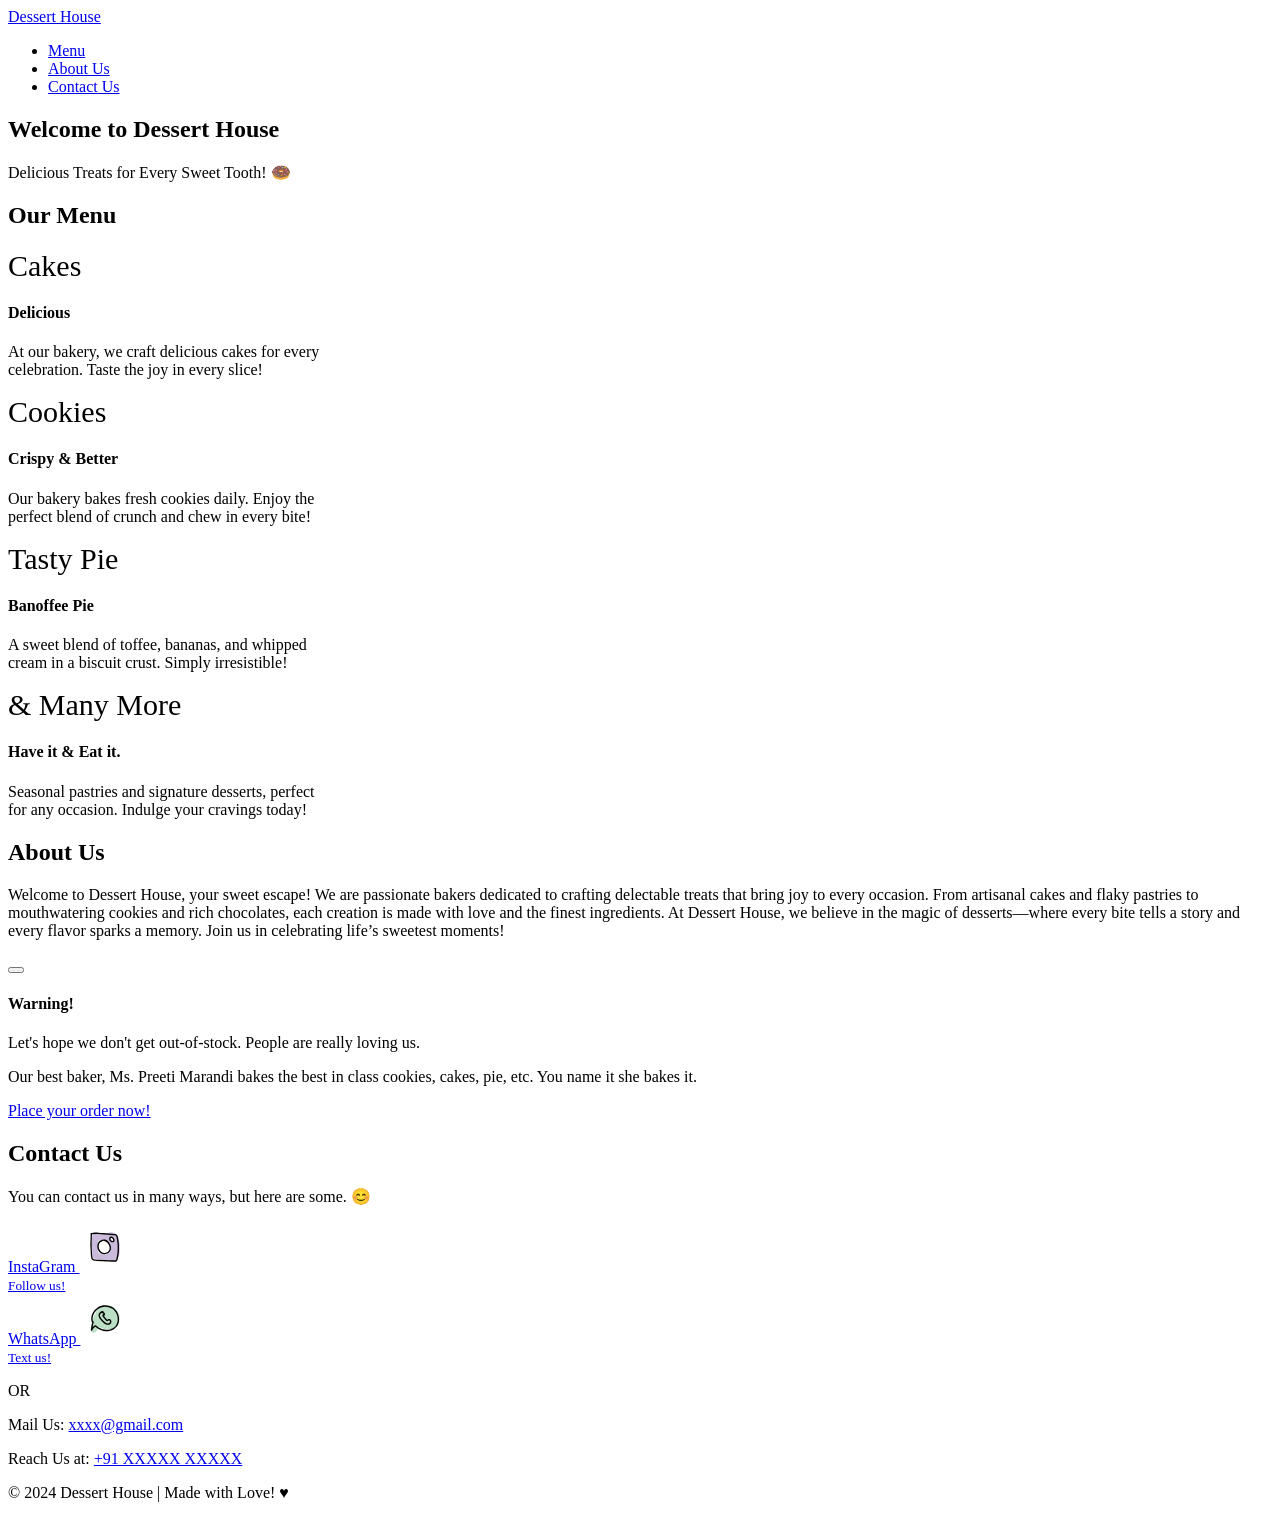
==== index.html @ 9f75ccf0 "Add files via upload" ====
<!DOCTYPE html>
<html lang="en">
<head>
    <meta charset="UTF-8">
    <meta name="viewport" content="width=device-width, initial-scale=1.0">
    <meta name="description" content="Dessert House - Delicious Treats for Every Sweet Tooth.">
    <meta name="author" content="Preeti Marandi">
    <link rel="stylesheet" href="css/style.css">
    <link rel="stylesheet" href="css/bootstrap.css">
    <!-- <link rel="stylesheet" href="css/bootstrap.min.css"> -->
    <title>Dessert House</title>
</head>
<body>

    <header>
        <div class="logo"><a href="./">Dessert House</a></div>

        <section class="nav-bar">
            <ul class="nav nav-tabs" role="tablist">
                <li class="nav-item">
                    <a class="nav-link btn btn-outline-dark" data-bs-toggle="tab" href="#menu" role="tab">Menu</a>
                </li>
                <li class="nav-item">
                    <a class="nav-link btn btn-outline-dark" data-bs-toggle="tab" href="#about" role="tab">About Us</a>
                </li>
                <li class="nav-item">
                    <a class="nav-link btn btn-outline-dark" data-bs-toggle="tab" href="#contact" role="tab">Contact Us</a>
                </li>
            </ul>
        </section>

    </header>

    <section class="hero" id="#menu">

        <h1>Welcome to Dessert House</h1>
        <p>Delicious Treats for Every Sweet Tooth! 🍩</p>

    </section>

    <section id="menu" class="menu">

        <h2>Our Menu</h2>

        <section class="menu-area">

            <div class="card text-white bg-success mb-3" style="max-width: 20rem;">
                <div class="card-header" style="font-size: 30px;">Cakes</div>
                <div class="card-body">
                    <h4 class="card-title">Delicious</h4>
                    <p class="card-text">At our bakery, we craft delicious cakes for every celebration. Taste the joy in every slice!</p>
                </div>
            </div>

            <div class="card text-white bg-warning mb-3" style="max-width: 20rem;">
                <div class="card-header" style="font-size: 30px;">Cookies</div>
                <div class="card-body">
                    <h4 class="card-title">Crispy & Better</h4>
                    <p class="card-text">Our bakery bakes fresh cookies daily. Enjoy the perfect blend of crunch and chew in every bite!</p>
                </div>
            </div>
            
            <div class="card text-white bg-info mb-3" style="max-width: 20rem;">
                <div class="card-header" style="font-size: 30px;">Tasty Pie</div>
                <div class="card-body">
                    <h4 class="card-title">Banoffee Pie</h4>
                    <p class="card-text">A sweet blend of toffee, bananas, and whipped cream in a biscuit crust. Simply irresistible!</p>
                </div>
            </div>

            <div class="card bg-light mb-3" style="max-width: 20rem;">
                <div class="card-header" style="font-size: 30px;">& Many More</div>
                <div class="card-body">
                  <h4 class="card-title">Have it & Eat it.</h4>
                  <p class="card-text">Seasonal pastries and signature desserts, perfect for any occasion. Indulge your cravings today!</p>
                </div>
            </div>

        </section>

    </section>

    <section id="about" class="about">

        <h2>About Us</h2>

        <section class="about-area">

            <div class="we-write">
                <p>Welcome to Dessert House, your sweet escape! We are passionate bakers dedicated to crafting delectable treats that bring joy to every occasion. From artisanal cakes and flaky pastries to mouthwatering cookies and rich chocolates, each creation is made with love and the finest ingredients. At Dessert House, we believe in the magic of desserts—where every bite tells a story and every flavor sparks a memory. Join us in celebrating life’s sweetest moments!</p>
            </div>

            <div class="alert alert-dismissible alert-warning">
                <button type="button" class="btn-close" data-bs-dismiss="alert"></button>
                <h4 class="alert-heading">Warning!</h4>
                <p class="mb-0">Let's hope we don't get out-of-stock. People are really loving us.</p>
                <p>Our best baker, Ms. Preeti Marandi bakes the best in class cookies, cakes, pie, etc. You name it she bakes it.</p>
                <a href="#" class="alert-link">Place your order now!</a>
            </div>

        </section>

    </section>

    <section id="contact" class="contact">

        <h2>Contact Us</h2>

        <section class="contact-area">

            <p>You can contact us in many ways, but here are some. 😊</p>

            <section class="social">

                <a class="btn btn-outline-dark" href="#instagram">InstaGram 
                    <svg xmlns="http://www.w3.org/2000/svg" viewBox="0 0 512 512" id="instagram" style="width: 50px;">
                        <path fill="#cbbadb" d="M406.57 222.37a30.58 30.58 0 0 0-5.7-17c-.12-2-.26-4.07-.44-6.11-1.54-17.9-4.8-34.64-13.05-50.73a86.57 86.57 0 0 0-31-33.8c-16.07-9.9-35-11.7-53.18-7.49-7.56 1.75-14.71 4.84-21.94 7.57a112.94 112.94 0 0 1-20.37 5.69 141.19 141.19 0 0 1-15.92.57 135.93 135.93 0 0 0-43.07-4.57c-6.61.39-13.72 2.43-18.74 7.06a29.8 29.8 0 0 0-12.36-7.11c-8.88-2.44-21.35-.35-27.45 7.26-1.6 2-3.05 3.91-4.38 5.83A34 34 0 0 0 126.44 143a72 72 0 0 0-7.83 28.57c-.38 5.12.46 10.17 1.2 15.22a42.69 42.69 0 0 0 2.06 8.28 28.34 28.34 0 0 0-6.3 17.62 405.6 405.6 0 0 0 6.18 67.72q.87 8.37 1.79 16.73 2.29 20.92 4.92 41.81c.66 5.29 1.09 10.69 2.11 15.92 1.5 7.58 6.27 14.32 12.27 18.95 7.15 5.53 14.18 6.66 22.95 7.58l10.54 1.1 84.9 8.8c12.73 1.32 25.86 1.81 38.39-.12a27.51 27.51 0 0 0 14.8 10.09 65.08 65.08 0 0 0 49.18-7.66c12.52-7.56 23.77-19.18 30-32.49a108.06 108.06 0 0 0 8.4-23.95 184.08 184.08 0 0 0 3.27-25.08c.9-13.7.66-27.49.8-41.21l.39-40.43a75.26 75.26 0 0 0 .11-8.08Zm-83.74-61c.88.21 1.75.46 2.61.73q1.85 1 3.6 2.13a60.24 60.24 0 0 1 4.95 5 71.82 71.82 0 0 1 5.4 9.31 94.63 94.63 0 0 1 4.19 16.63c.46 4.34.77 8.7 1 13.06-.5-.57-1-1.15-1.48-1.74-6.12-8.21-12-16.6-19.12-24A153.88 153.88 0 0 0 304.84 166a103.09 103.09 0 0 1 14.63-4.53q1.68-.09 3.36-.05Zm-22.31 167.1-.07.09s.03-.07.07-.09Zm6.78-57.38c-4.44 14.18-4 28.88-4.66 43.49-6-.51-12 1.49-14.39 8a12.34 12.34 0 0 0-.65 5.32 143.1 143.1 0 0 1-47.18 3.69 10.5 10.5 0 0 0-2-.46 164.3 164.3 0 0 1-44.17-11.86 8.72 8.72 0 0 0-5.7-.54q-4.12-59.26-6-118.64c.65-1.2 1.3-2.39 2-3.58q1.75-3.15 3.59-6.27a19.33 19.33 0 0 0 8.33 1.08 127.85 127.85 0 0 1 26.24 0 136.43 136.43 0 0 1 27 7.41 137 137 0 0 1 23.58 13.78 128.75 128.75 0 0 1 17.73 17.75c5 6.87 9.78 14 15.73 20.15a58.79 58.79 0 0 0 8.91 7.53 29.64 29.64 0 0 0-8.36 13.15Z"></path>
                        <path d="M109.37 131.42A1109.61 1109.61 0 0 0 112 346.65c1.69 15.37 2.32 33.48 15.9 43.56 5.94 4.42 13.19 6.09 20.4 7 8.25 1 16.63 1.18 24.92 1.63q54.18 3 108.4 5.26 27.1 1.14 54.23 2.11c13.69.48 31.41 3.17 42.3-7.35 5.94-5.75 7.29-14.51 9.09-22.2q2.9-12.36 5.13-24.86a501 501 0 0 0 6.49-51.64 493.82 493.82 0 0 0-3.5-103.16 479.22 479.22 0 0 0-9.55-49.84c-2-8-4.51-16.12-12.18-20.34-7.11-3.92-15.82-3.81-23.7-4.47l-108.08-9c-17.77-1.48-35.53-3-53.29-4.43-18-1.45-35.76-2-53.66.68a170.48 170.48 0 0 0-24.26 5.4c-8.67 2.62-5 16.24 3.76 13.61a163.19 163.19 0 0 1 48.59-7c17 .12 34 2 50.9 3.44l103.74 8.64 25.47 2.12 12.42 1a39.38 39.38 0 0 1 9.29 1.39c6.05 2 6.64 9.43 8 14.88q2.91 12.06 5.2 24.24a475.26 475.26 0 0 1 7.92 96.79 472.54 472.54 0 0 1-11.91 97c-.86 3.75-1.73 7.51-2.73 11.23-.79 2.91-1.51 5.22-3.73 7a14.78 14.78 0 0 1-5.71 2.39 37.83 37.83 0 0 1-8.58.81c-16.79.13-33.69-1.1-50.47-1.77q-51.72-2-103.43-4.72c-16.49-.86-33.2-1.08-49.62-2.86-5.46-.59-11.46-2-15.44-6-4.32-4.39-5.61-11-6.55-16.84-2.62-16.33-3.73-33-5-49.53q-1.95-25.32-2.74-50.72-1.61-51.7 1.62-103.4.8-12.67 1.88-25.33c.33-3.8-3.47-7.06-7-7.06-4.09 0-6.73 3.24-7.06 7.06Z"></path>
                        <path d="M220.94 188.09c-16.38 1.22-30.15 12.19-36.93 26.9-7 15.1-8.13 32.27-5.73 48.57 4.43 30.15 24.5 56.88 54.58 64.95 14.22 3.81 29.88 3.39 43.57-2.23a67.52 67.52 0 0 0 32.4-28.11c8-13.6 10.37-29 7.71-44.51s-9.59-31.14-18.66-43.89c-9.88-13.88-23.49-25.48-40.35-29.57-16.45-4-34-1.06-47 10.08-2.9 2.47-2.54 7.43 0 10 2.87 2.88 7.07 2.49 10 0 8.31-7.1 20.18-9 30.59-7 12.12 2.27 22.2 9.07 30.29 18.23 8.44 9.56 14.44 21.52 18.41 33.59 4.25 12.93 5.43 26 .48 38.71a53.36 53.36 0 0 1-21.2 25.45c-10.1 6.29-21.82 8.53-33.61 7.38-24.84-2.41-43.89-21.1-50.85-44.4-4.12-13.83-4.76-29.17-.85-43.12 3.56-12.68 12.95-25.81 27.19-26.87 3.8-.29 7.05-3 7.05-7.06 0-3.6-3.23-7.34-7.05-7zM320.53 149c-13.76-1.63-22.47 13.84-21.94 25.8.64 14.28 9.61 27.38 23.53 31.58 13.56 4.1 31.51-1.84 32.76-17.78.54-7-2.54-14-6.16-19.86s-8.27-11.54-14.21-15.42c-12.22-8-30.48-4.71-35.64 10-1.26 3.6 1.43 7.72 4.93 8.68 3.89 1.07 7.41-1.32 8.68-4.93-.33.94.73-1.31.48-1a19 19 0 0 1 1.49-1.47 12.4 12.4 0 0 1 3.07-1.25 9.17 9.17 0 0 1 4-.27c1.28.11-.77-.18.48.08.38.08.77.17 1.14.28a12.46 12.46 0 0 1 2.58 1.08c6.73 3.66 12.48 12 14.53 19.24.84 3 1 5.92-1.68 7.8s-6.66 2.37-10 1.89c-8.09-1.2-13.71-7.61-15.48-15.33a15.52 15.52 0 0 1 .89-10.62 10.45 10.45 0 0 1 2.78-3.69c-.48.36.8-.48.9-.52 1.1-.54-.74.21.42-.16.68-.23.23-.13 0-.11a11.14 11.14 0 0 1 2.38.09c3.79.45 7.05-3.56 7.05-7 0-4.19-3.25-6.6-7.05-7.06z"></path>
                    </svg>
                    <br>
                    <small>Follow us!</small>
                </a>

                <br>

                <a class="btn btn-outline-dark" href="#whatsapp">WhatsApp 
                    <svg xmlns="http://www.w3.org/2000/svg" viewBox="0 0 512 512" id="whatsapp" style="width: 50px;">
                        <path fill="#bbe0c6" d="M388.45 182.06a129.49 129.49 0 0 0-21.11-29.24c-5.16-5.44-11.09-10-17.09-14.45a83 83 0 0 0-13.31-8.18c-13.8-6.72-27.86-11-43.32-11.43a78.54 78.54 0 0 0-33.21 6.53 109.76 109.76 0 0 0-12.67 1.51 38.14 38.14 0 0 0-6.9 1.67c-3.08 1.08-6.14 2.27-9.1 3.64q-1.89.28-3.78.63c-14.84 2.75-28 10.84-39.32 20.41-5.79 4.85-10.34 10.85-14.84 16.91a68.61 68.61 0 0 0-7.44 12.54q-.95 2.09-1.86 4.18a115 115 0 0 0-8.24 14.3v.06a90.91 90.91 0 0 0-6.82 10.3c-5.51 9.69-9.58 20.21-13.85 30.47-.39 2.94-.79 5.89-1.18 8.83a25.3 25.3 0 0 0 1 8.19 461.28 461.28 0 0 0-22.08 72.2 42.22 42.22 0 0 0-.87 12.39c-1.27 3.6-2.52 7.21-3.72 10.83-2.52 7.59-1 18.88 3.35 25.59a34.41 34.41 0 0 0 15.89 13.6c6.6 2.78 14.62 3.94 21.63 1.67l7.93-3.35a33.3 33.3 0 0 0 11.92-11.92 211 211 0 0 0 24.31-43.52 75.41 75.41 0 0 0 9.15 4.28 76.59 76.59 0 0 0 11.48 6.39c7.34 3.27 14.58 6.27 22.49 7.71a127.37 127.37 0 0 0 25.69 2.45 141.37 141.37 0 0 0 17.26-1.57 97.92 97.92 0 0 0 25.66 5c7 .46 13.79-.6 20.69-1.58a68.89 68.89 0 0 0 12.42-2.89 105.81 105.81 0 0 0 35.38-20.13A77.5 77.5 0 0 0 394 310c6.67-14.38 10.53-29.79 9.73-45.77-.07-1.26-.16-2.52-.26-3.79q.54-4.12.82-8.31c1.62-24.13-4.82-48.72-15.84-70.07Z"></path>
                        <path d="M138.29 288.69c-14.07-22.78-9.87-52.49-.66-76.29a132.15 132.15 0 0 1 43.63-57.33 125.84 125.84 0 0 1 70.43-25 132.94 132.94 0 0 1 75.06 19.58c43.53 27.08 67.68 82.23 57.76 132.61a103.77 103.77 0 0 1-16 39.25 93.75 93.75 0 0 1-28.21 26.13c-22.35 13.75-48.89 19.76-75 18.89a140.32 140.32 0 0 1-72.91-23.08 117.19 117.19 0 0 1-14.85-11.7c-5.4-5-10.77-10.53-18.52-11.25-8.06-.74-14.4 4.6-19.91 9.76a139.44 139.44 0 0 0-15.24 17 137.26 137.26 0 0 0-12 18.53l13.46 3.64a412.28 412.28 0 0 1 15.83-82.65c2.66-8.92-11.27-12.74-13.93-3.84a430.59 430.59 0 0 0-16.34 86.49c-.62 7.22 10.19 9.73 13.46 3.65 7.13-13.27 16.53-25.8 28.16-35.48 1.52-1.27 3.64-3 5.48-2.71 2.76.39 5.25 3.24 7.17 5.06a155.14 155.14 0 0 0 16.26 13.47c23 16.43 50.84 25.48 78.89 27.32s57.2-4 82-17.57a110.44 110.44 0 0 0 53.86-67.5c15.56-55.25-6.82-117.27-52.25-151.67-45-34.08-110.17-37.93-158.64-8.93a147.62 147.62 0 0 0-54.22 57.29c-13.12 24.84-20.41 55.23-13.77 83a70.22 70.22 0 0 0 8.53 20.64c4.88 7.9 17.38.65 12.47-7.29Z"></path>
                        <path d="M234.94 175.35c-24.68-.37-47.45 23.06-44.87 48 1.54 14.94 10.05 27.22 19.27 38.58a312.11 312.11 0 0 0 30.25 32.61c10.34 9.56 22.47 18.3 36.64 20.75 13.66 2.36 28.66-.58 37.86-11.68 8-9.61 11.35-24.33 3.78-35.24-6.45-9.27-19.25-14.49-30.15-10.48a25.75 25.75 0 0 0-8.74 5.71 18.24 18.24 0 0 0-1.5 1.4c-.91 1.39-1.09 0 .06.61h.72c1.17.59 1.29.47.37-.36-.39-1-1.74-2.09-2.41-2.89l-16.89-20.26-8.85-10.6c-2.14-2.57-4.61-5.21-6-8.3a10.21 10.21 0 0 1-.85-3.14c0 .34.46-1.36 0-.18.47-1.09-.33 0 .6-.83 1.08-1 .47-.4.23-.21 1.3-1-.24.52.82-.39h-.62.31c-.56-.23-1.82-1.19-.88-.11 3.4 3.88 11.16 2.06 12.07-3.19 3-16.93-11-34.63-28.87-33.26-3.89.3-7.22 3.1-7.22 7.22 0 3.68 3.31 7.52 7.22 7.22a13 13 0 0 1 11.2 4.5 16.08 16.08 0 0 1 2.93 4.54 11.71 11.71 0 0 1 .82 5.94l12.07-3.19c-4.18-4.77-11.21-5-16.52-2.1a16.15 16.15 0 0 0-8.42 15.48c.64 7.44 5.12 13.23 9.73 18.77q7.23 8.69 14.48 17.36c4.83 5.79 9.62 11.6 14.48 17.36 2.34 2.78 5.38 4.84 9.12 5 4.14.13 7.6-2.24 10.58-4.82 1-.85 1.87-1.83 2.88-2.65-.61.5 1.88-1.07 1.48-.9a20.86 20.86 0 0 1 2.68-.67c-.4.05-1.05.07.31.06a16.93 16.93 0 0 1 2.25.09c-1-.13 1.39.36 1.82.49a5.69 5.69 0 0 1 2.19.9c.47.27 2.38 1.53 2.06 1.27a14.06 14.06 0 0 1 1.14 1s1.43 1.62.86.87c2.57 3.38 2.82 7.33 1.62 11.48a20 20 0 0 1-7.63 10.58c-9.71 6.6-22.92 4.29-32.69-.92-11.59-6.2-20.93-16-29.88-25.43-9.37-9.89-19.05-20.28-26.1-32-6.57-10.94-8.71-22.74-2.37-33.65 5.59-9.63 15.75-16.1 26.6-15.94 9.3.14 9.3-14.3 0-14.44Z"></path>
                    </svg>
                    <br>
                    <small>Text us!</small>                    
                </a>

            </section>

            <p>OR</p>

            <section class="ot">
                <p>Mail Us: <a href="#mail">xxxx@gmail.com</a></p>
                <p>Reach Us at: <a href="tel:+">+91 XXXXX XXXXX</a></p>
            </section>

        </section>

    </section>

    <footer>
        <p>&copy; 2024 Dessert House | Made with Love! ♥️</p>
    </footer>
    
</body>
</html>
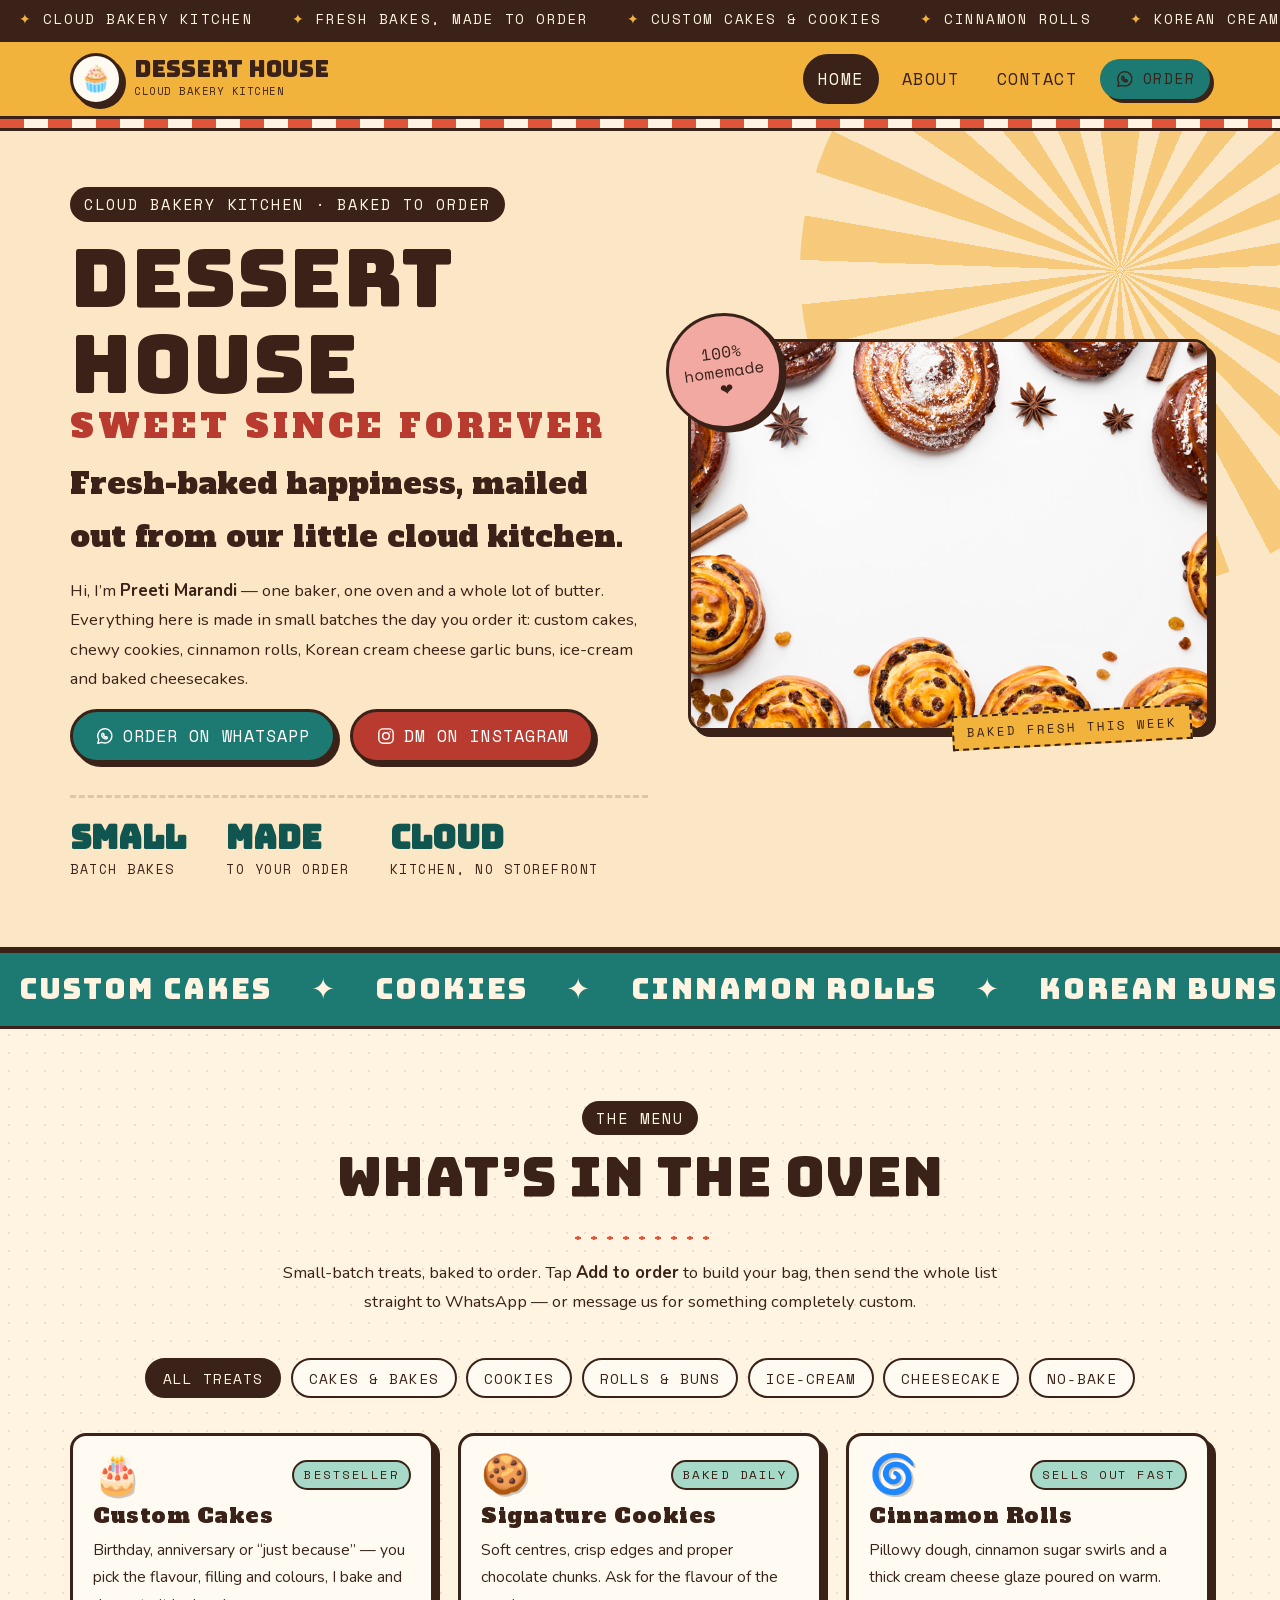
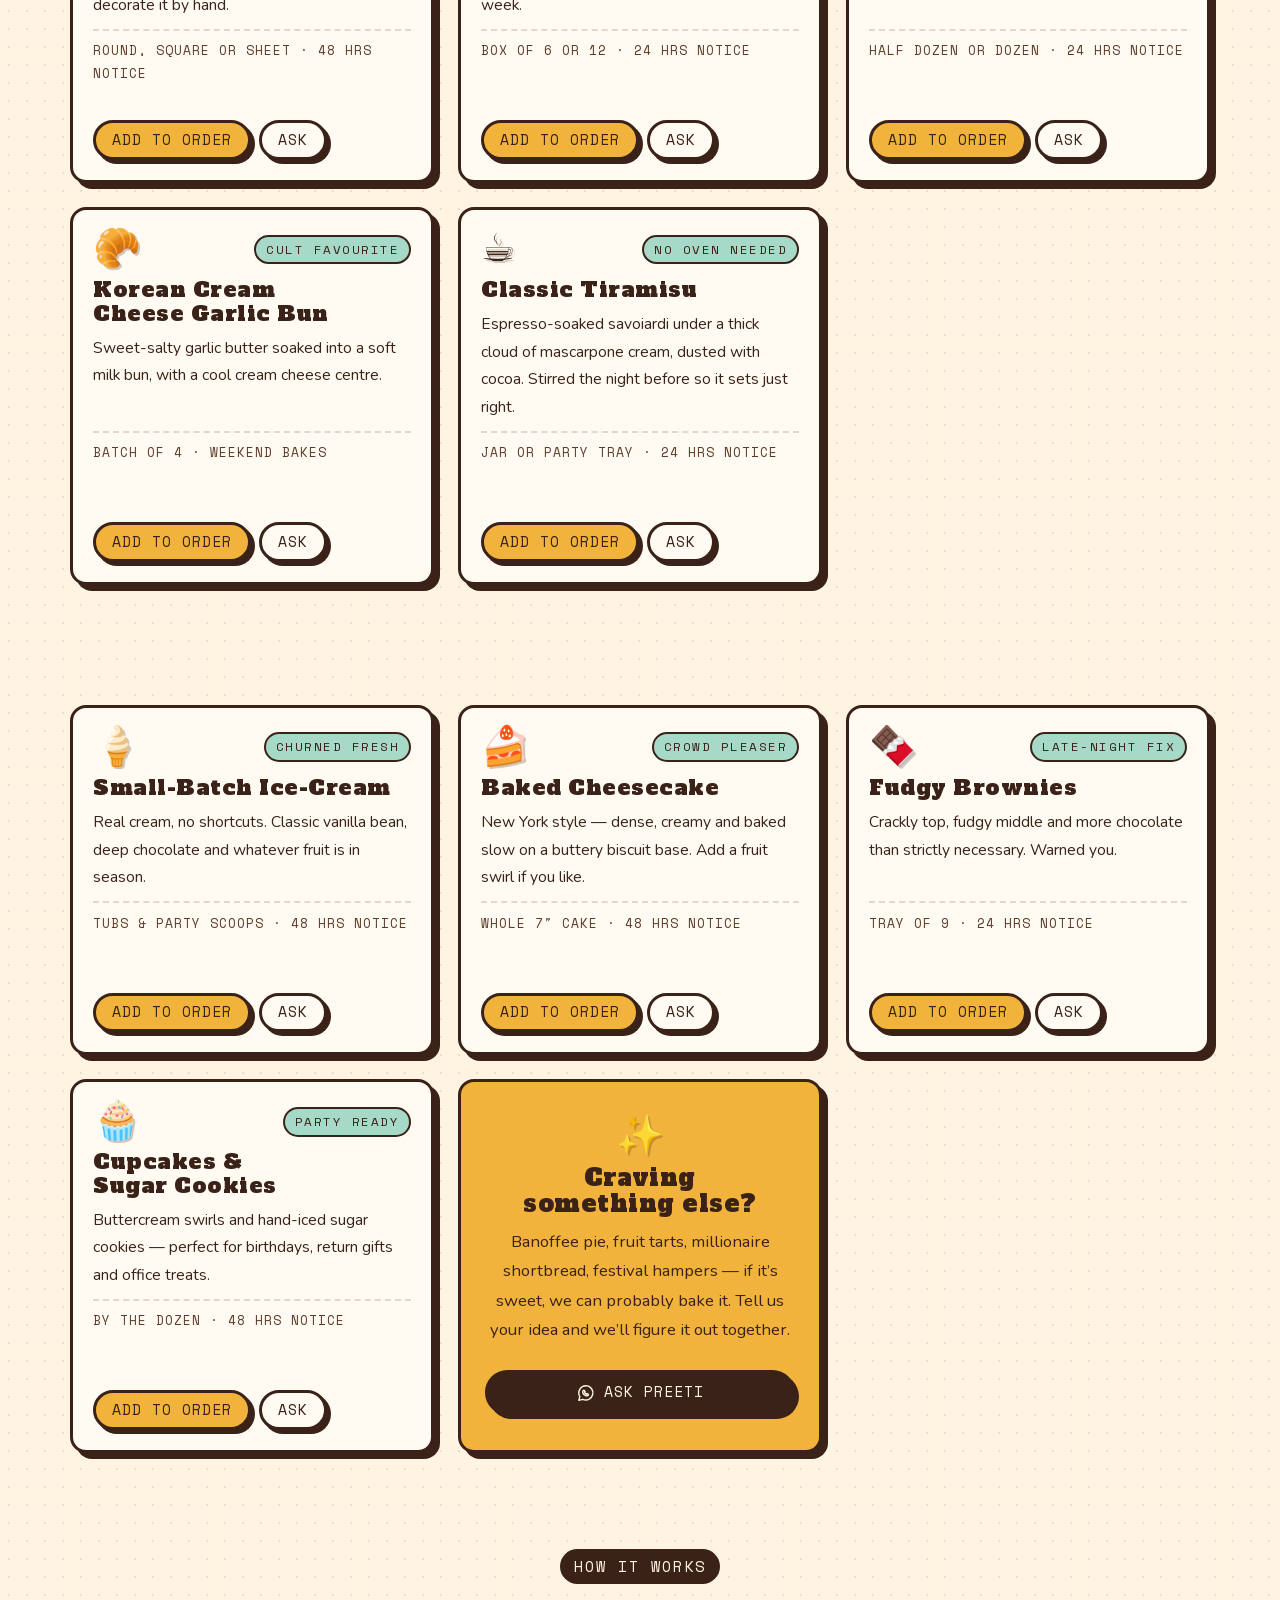
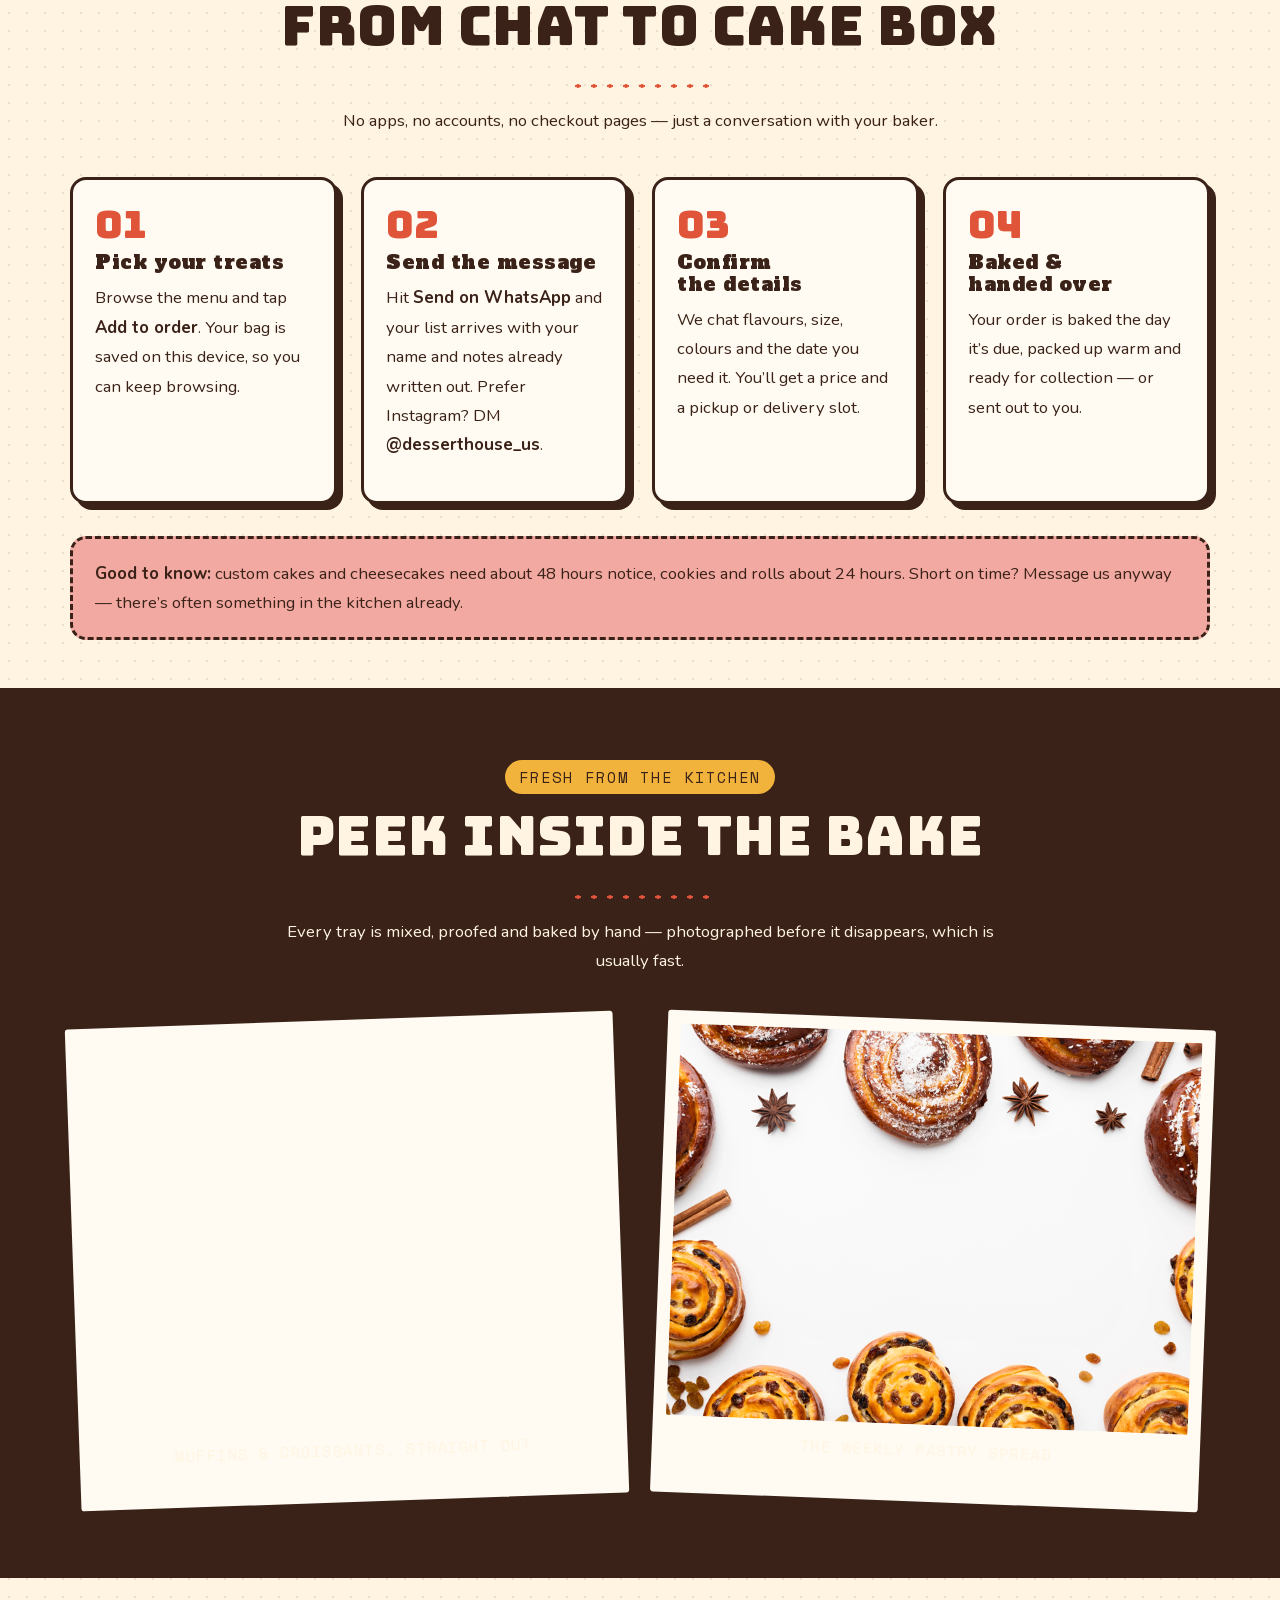
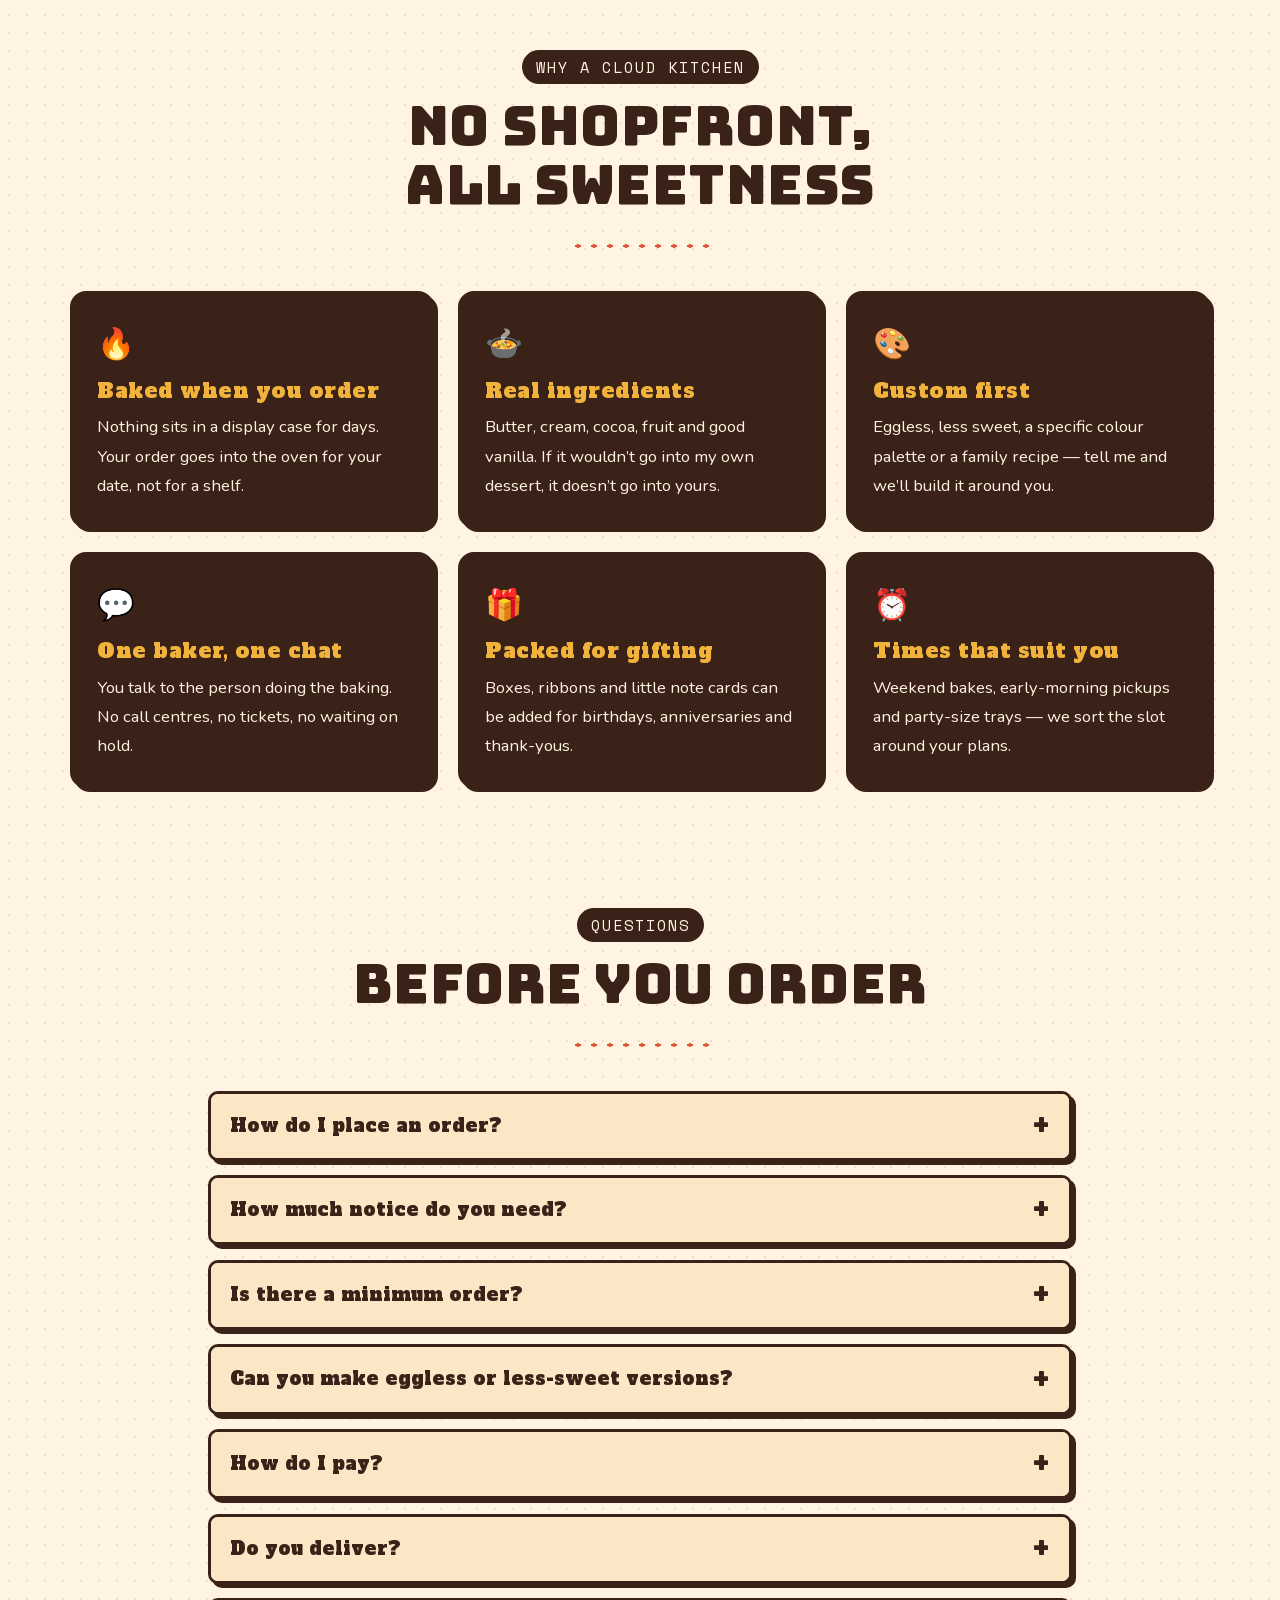
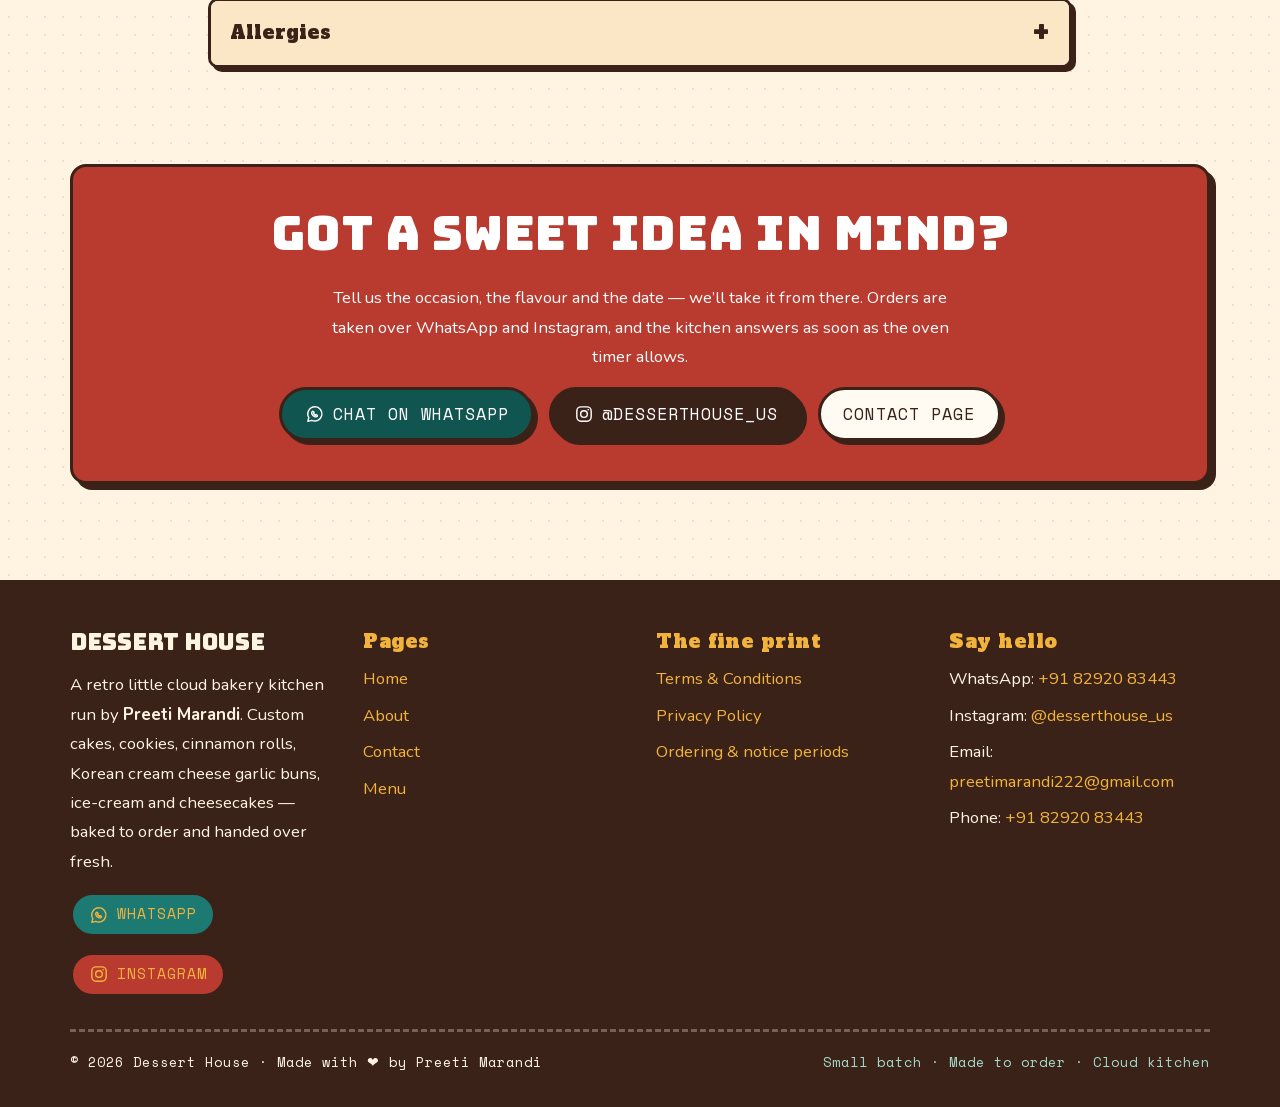
==== commit 151dd6bd: "completion of the website." ====
--- a/index.html
+++ b/index.html
@@ -3,153 +3,558 @@
 <head>
     <meta charset="UTF-8">
     <meta name="viewport" content="width=device-width, initial-scale=1.0">
-    <meta name="description" content="Dessert House - Delicious Treats for Every Sweet Tooth.">
+    <meta name="description" content="Dessert House is a retro cloud bakery kitchen by Preeti Marandi. Custom cakes, cookies, cinnamon rolls, Korean cream cheese garlic buns, ice-cream and cheesecakes — baked to order and ordered on WhatsApp or Instagram.">
     <meta name="author" content="Preeti Marandi">
+    <meta name="theme-color" content="#3a2218">
+    <meta property="og:title" content="Dessert House — Cloud Bakery Kitchen">
+    <meta property="og:description" content="Fresh-baked happiness from our cloud kitchen. Order custom cakes, cookies, cinnamon rolls, Korean buns, ice-cream and cheesecakes on WhatsApp.">
+    <meta property="og:type" content="website">
+    <title>Dessert House | Retro Cloud Bakery Kitchen by Preeti Marandi</title>
+    <link rel="icon" href="data:image/svg+xml,<svg xmlns='http://www.w3.org/2000/svg' viewBox='0 0 32 32'><text y='26' font-size='26'>%F0%9F%A7%81</text></svg>">
     <link rel="stylesheet" href="css/style.css">
-    <link rel="stylesheet" href="css/bootstrap.css">
-    <!-- <link rel="stylesheet" href="css/bootstrap.min.css"> -->
-    <title>Dessert House</title>
 </head>
-<body>
-
-    <header>
-        <div class="logo"><a href="./">Dessert House</a></div>
-
-        <section class="nav-bar">
-            <ul class="nav nav-tabs" role="tablist">
-                <li class="nav-item">
-                    <a class="nav-link btn btn-outline-dark" data-bs-toggle="tab" href="#menu" role="tab">Menu</a>
-                </li>
-                <li class="nav-item">
-                    <a class="nav-link btn btn-outline-dark" data-bs-toggle="tab" href="#about" role="tab">About Us</a>
-                </li>
-                <li class="nav-item">
-                    <a class="nav-link btn btn-outline-dark" data-bs-toggle="tab" href="#contact" role="tab">Contact Us</a>
-                </li>
+<body class="page-home">
+
+<a class="skip-link" href="#main">Skip to content</a>
+
+<!-- Retro SVG icon sprite, referenced with <use href="#i-name"> -->
+<svg class="sprite" aria-hidden="true" focusable="false">
+    <symbol id="i-terms" viewBox="0 0 24 24"><path d="M6.4 3.4h7.4l4.2 4.2v13H6.4z"/><path d="M13.6 3.8v4.2h4.2"/><path d="M9.2 13h6M9.2 16.6h4"/></symbol>
+    <symbol id="i-privacy" viewBox="0 0 24 24"><path d="M12 3.2l7.2 2.8v6c0 4.4-3 8-7.2 9.4-4.2-1.4-7.2-5-7.2-9.4v-6z"/><path d="m9.2 12.2 2 2 3.6-3.8"/></symbol>
+    <symbol id="i-wa" viewBox="0 0 24 24"><path d="M12 3.2a8.6 8.6 0 0 0-7.4 13l-1.2 4.6 4.7-1.2A8.6 8.6 0 1 0 12 3.2Z"/><path d="M9 8.9c.4-.5 1.1 0 1.4.5l.5.9-.8.7c.5 1.1 1.4 2 2.5 2.5l.7-.8.9.5c.6.3 1 .9.5 1.4-.6.7-1.7 1-2.8.7-1.7-.5-3.2-2-3.8-3.7-.3-1.1 0-2.2.9-2.7Z"/></symbol>
+    <symbol id="i-ig" viewBox="0 0 24 24"><rect x="3.4" y="3.4" width="17.2" height="17.2" rx="5"/><circle cx="12" cy="12" r="4"/><circle cx="17.1" cy="6.9" r="1" fill="currentColor" stroke="none"/></symbol>
+    <symbol id="i-mail" viewBox="0 0 24 24"><rect x="3" y="5.2" width="18" height="13.6" rx="2.4"/><path d="m3.8 6.6 8.2 5.8 8.2-5.8"/></symbol>
+    <symbol id="i-phone" viewBox="0 0 24 24"><path d="M7.4 3.6h3l1.4 3.6-2 1.4a11 11 0 0 0 5.6 5.6l1.4-2 3.6 1.4v3c0 1.2-1 2.2-2.2 2.1C11.6 18.7 5.3 12.4 5.3 5.8c0-1.2.9-2.2 2.1-2.2Z"/></symbol>
+    <symbol id="i-bag" viewBox="0 0 24 24"><path d="M6.2 8.4h11.6l1 11.2H5.2z"/><path d="M9.2 8.4V7a2.8 2.8 0 0 1 5.6 0v1.4"/></symbol>
+</svg>
+
+<div class="ticker" aria-hidden="true">
+    <div class="ticker__row">
+        <span>Cloud bakery kitchen</span><span>Fresh bakes, made to order</span><span>Custom cakes &amp; cookies</span><span>Cinnamon rolls</span><span>Korean cream cheese garlic buns</span><span>Ice-cream &amp; cheesecake</span><span>Order on WhatsApp</span>
+        <span>Cloud bakery kitchen</span><span>Fresh bakes, made to order</span><span>Custom cakes &amp; cookies</span><span>Cinnamon rolls</span><span>Korean cream cheese garlic buns</span><span>Ice-cream &amp; cheesecake</span><span>Order on WhatsApp</span>
+    </div>
+</div>
+
+<header class="site-header">
+    <div class="wrap header-inner">
+        <a class="brand" href="index.html">
+            <span class="brand__mark" aria-hidden="true">&#129473;</span>
+            <span class="brand__text">
+                <span class="brand__name">Dessert House</span>
+                <span class="brand__sub">Cloud Bakery Kitchen</span>
+            </span>
+        </a>
+
+        <nav class="site-nav" aria-label="Main navigation">
+            <a href="index.html" data-page>Home</a>
+            <a href="about.html" data-page>About</a>
+            <a href="contact.html" data-page>Contact</a>
+            <a class="btn btn--wa btn--sm" href="contact.html" data-contact="whatsapp">
+                <svg class="icon" aria-hidden="true"><use href="#i-wa"/></svg>Order
+            </a>
+        </nav>
+
+        <button class="nav-toggle" type="button" data-nav-toggle aria-expanded="false" aria-controls="mobile-menu" aria-label="Open menu">
+            <span></span>
+        </button>
+    </div>
+
+    <nav class="mobile-menu" id="mobile-menu" data-mobile-menu aria-label="Menu">
+        <div class="wrap">
+            <ul>
+                <li><a href="index.html" data-page>Home <span aria-hidden="true">&#8594;</span></a></li>
+                <li><a href="about.html" data-page>About <span aria-hidden="true">&#8594;</span></a></li>
+                <li><a href="contact.html" data-page>Contact <span aria-hidden="true">&#8594;</span></a></li>
+                <li><a href="terms.html" data-page>Terms &amp; Conditions <span aria-hidden="true">&#8594;</span></a></li>
+                <li><a href="privacy.html" data-page>Privacy Policy <span aria-hidden="true">&#8594;</span></a></li>
             </ul>
-        </section>
-
-    </header>
-
-    <section class="hero" id="#menu">
-
-        <h1>Welcome to Dessert House</h1>
-        <p>Delicious Treats for Every Sweet Tooth! 🍩</p>
-
-    </section>
-
-    <section id="menu" class="menu">
-
-        <h2>Our Menu</h2>
-
-        <section class="menu-area">
-
-            <div class="card text-white bg-success mb-3" style="max-width: 20rem;">
-                <div class="card-header" style="font-size: 30px;">Cakes</div>
-                <div class="card-body">
-                    <h4 class="card-title">Delicious</h4>
-                    <p class="card-text">At our bakery, we craft delicious cakes for every celebration. Taste the joy in every slice!</p>
-                </div>
-            </div>
-
-            <div class="card text-white bg-warning mb-3" style="max-width: 20rem;">
-                <div class="card-header" style="font-size: 30px;">Cookies</div>
-                <div class="card-body">
-                    <h4 class="card-title">Crispy & Better</h4>
-                    <p class="card-text">Our bakery bakes fresh cookies daily. Enjoy the perfect blend of crunch and chew in every bite!</p>
-                </div>
-            </div>
-            
-            <div class="card text-white bg-info mb-3" style="max-width: 20rem;">
-                <div class="card-header" style="font-size: 30px;">Tasty Pie</div>
-                <div class="card-body">
-                    <h4 class="card-title">Banoffee Pie</h4>
-                    <p class="card-text">A sweet blend of toffee, bananas, and whipped cream in a biscuit crust. Simply irresistible!</p>
-                </div>
-            </div>
-
-            <div class="card bg-light mb-3" style="max-width: 20rem;">
-                <div class="card-header" style="font-size: 30px;">& Many More</div>
-                <div class="card-body">
-                  <h4 class="card-title">Have it & Eat it.</h4>
-                  <p class="card-text">Seasonal pastries and signature desserts, perfect for any occasion. Indulge your cravings today!</p>
-                </div>
-            </div>
-
-        </section>
-
-    </section>
-
-    <section id="about" class="about">
-
-        <h2>About Us</h2>
-
-        <section class="about-area">
-
-            <div class="we-write">
-                <p>Welcome to Dessert House, your sweet escape! We are passionate bakers dedicated to crafting delectable treats that bring joy to every occasion. From artisanal cakes and flaky pastries to mouthwatering cookies and rich chocolates, each creation is made with love and the finest ingredients. At Dessert House, we believe in the magic of desserts—where every bite tells a story and every flavor sparks a memory. Join us in celebrating life’s sweetest moments!</p>
-            </div>
-
-            <div class="alert alert-dismissible alert-warning">
-                <button type="button" class="btn-close" data-bs-dismiss="alert"></button>
-                <h4 class="alert-heading">Warning!</h4>
-                <p class="mb-0">Let's hope we don't get out-of-stock. People are really loving us.</p>
-                <p>Our best baker, Ms. Preeti Marandi bakes the best in class cookies, cakes, pie, etc. You name it she bakes it.</p>
-                <a href="#" class="alert-link">Place your order now!</a>
-            </div>
-
-        </section>
-
-    </section>
-
-    <section id="contact" class="contact">
-
-        <h2>Contact Us</h2>
-
-        <section class="contact-area">
-
-            <p>You can contact us in many ways, but here are some. 😊</p>
-
-            <section class="social">
-
-                <a class="btn btn-outline-dark" href="#instagram">InstaGram 
-                    <svg xmlns="http://www.w3.org/2000/svg" viewBox="0 0 512 512" id="instagram" style="width: 50px;">
-                        <path fill="#cbbadb" d="M406.57 222.37a30.58 30.58 0 0 0-5.7-17c-.12-2-.26-4.07-.44-6.11-1.54-17.9-4.8-34.64-13.05-50.73a86.57 86.57 0 0 0-31-33.8c-16.07-9.9-35-11.7-53.18-7.49-7.56 1.75-14.71 4.84-21.94 7.57a112.94 112.94 0 0 1-20.37 5.69 141.19 141.19 0 0 1-15.92.57 135.93 135.93 0 0 0-43.07-4.57c-6.61.39-13.72 2.43-18.74 7.06a29.8 29.8 0 0 0-12.36-7.11c-8.88-2.44-21.35-.35-27.45 7.26-1.6 2-3.05 3.91-4.38 5.83A34 34 0 0 0 126.44 143a72 72 0 0 0-7.83 28.57c-.38 5.12.46 10.17 1.2 15.22a42.69 42.69 0 0 0 2.06 8.28 28.34 28.34 0 0 0-6.3 17.62 405.6 405.6 0 0 0 6.18 67.72q.87 8.37 1.79 16.73 2.29 20.92 4.92 41.81c.66 5.29 1.09 10.69 2.11 15.92 1.5 7.58 6.27 14.32 12.27 18.95 7.15 5.53 14.18 6.66 22.95 7.58l10.54 1.1 84.9 8.8c12.73 1.32 25.86 1.81 38.39-.12a27.51 27.51 0 0 0 14.8 10.09 65.08 65.08 0 0 0 49.18-7.66c12.52-7.56 23.77-19.18 30-32.49a108.06 108.06 0 0 0 8.4-23.95 184.08 184.08 0 0 0 3.27-25.08c.9-13.7.66-27.49.8-41.21l.39-40.43a75.26 75.26 0 0 0 .11-8.08Zm-83.74-61c.88.21 1.75.46 2.61.73q1.85 1 3.6 2.13a60.24 60.24 0 0 1 4.95 5 71.82 71.82 0 0 1 5.4 9.31 94.63 94.63 0 0 1 4.19 16.63c.46 4.34.77 8.7 1 13.06-.5-.57-1-1.15-1.48-1.74-6.12-8.21-12-16.6-19.12-24A153.88 153.88 0 0 0 304.84 166a103.09 103.09 0 0 1 14.63-4.53q1.68-.09 3.36-.05Zm-22.31 167.1-.07.09s.03-.07.07-.09Zm6.78-57.38c-4.44 14.18-4 28.88-4.66 43.49-6-.51-12 1.49-14.39 8a12.34 12.34 0 0 0-.65 5.32 143.1 143.1 0 0 1-47.18 3.69 10.5 10.5 0 0 0-2-.46 164.3 164.3 0 0 1-44.17-11.86 8.72 8.72 0 0 0-5.7-.54q-4.12-59.26-6-118.64c.65-1.2 1.3-2.39 2-3.58q1.75-3.15 3.59-6.27a19.33 19.33 0 0 0 8.33 1.08 127.85 127.85 0 0 1 26.24 0 136.43 136.43 0 0 1 27 7.41 137 137 0 0 1 23.58 13.78 128.75 128.75 0 0 1 17.73 17.75c5 6.87 9.78 14 15.73 20.15a58.79 58.79 0 0 0 8.91 7.53 29.64 29.64 0 0 0-8.36 13.15Z"></path>
-                        <path d="M109.37 131.42A1109.61 1109.61 0 0 0 112 346.65c1.69 15.37 2.32 33.48 15.9 43.56 5.94 4.42 13.19 6.09 20.4 7 8.25 1 16.63 1.18 24.92 1.63q54.18 3 108.4 5.26 27.1 1.14 54.23 2.11c13.69.48 31.41 3.17 42.3-7.35 5.94-5.75 7.29-14.51 9.09-22.2q2.9-12.36 5.13-24.86a501 501 0 0 0 6.49-51.64 493.82 493.82 0 0 0-3.5-103.16 479.22 479.22 0 0 0-9.55-49.84c-2-8-4.51-16.12-12.18-20.34-7.11-3.92-15.82-3.81-23.7-4.47l-108.08-9c-17.77-1.48-35.53-3-53.29-4.43-18-1.45-35.76-2-53.66.68a170.48 170.48 0 0 0-24.26 5.4c-8.67 2.62-5 16.24 3.76 13.61a163.19 163.19 0 0 1 48.59-7c17 .12 34 2 50.9 3.44l103.74 8.64 25.47 2.12 12.42 1a39.38 39.38 0 0 1 9.29 1.39c6.05 2 6.64 9.43 8 14.88q2.91 12.06 5.2 24.24a475.26 475.26 0 0 1 7.92 96.79 472.54 472.54 0 0 1-11.91 97c-.86 3.75-1.73 7.51-2.73 11.23-.79 2.91-1.51 5.22-3.73 7a14.78 14.78 0 0 1-5.71 2.39 37.83 37.83 0 0 1-8.58.81c-16.79.13-33.69-1.1-50.47-1.77q-51.72-2-103.43-4.72c-16.49-.86-33.2-1.08-49.62-2.86-5.46-.59-11.46-2-15.44-6-4.32-4.39-5.61-11-6.55-16.84-2.62-16.33-3.73-33-5-49.53q-1.95-25.32-2.74-50.72-1.61-51.7 1.62-103.4.8-12.67 1.88-25.33c.33-3.8-3.47-7.06-7-7.06-4.09 0-6.73 3.24-7.06 7.06Z"></path>
-                        <path d="M220.94 188.09c-16.38 1.22-30.15 12.19-36.93 26.9-7 15.1-8.13 32.27-5.73 48.57 4.43 30.15 24.5 56.88 54.58 64.95 14.22 3.81 29.88 3.39 43.57-2.23a67.52 67.52 0 0 0 32.4-28.11c8-13.6 10.37-29 7.71-44.51s-9.59-31.14-18.66-43.89c-9.88-13.88-23.49-25.48-40.35-29.57-16.45-4-34-1.06-47 10.08-2.9 2.47-2.54 7.43 0 10 2.87 2.88 7.07 2.49 10 0 8.31-7.1 20.18-9 30.59-7 12.12 2.27 22.2 9.07 30.29 18.23 8.44 9.56 14.44 21.52 18.41 33.59 4.25 12.93 5.43 26 .48 38.71a53.36 53.36 0 0 1-21.2 25.45c-10.1 6.29-21.82 8.53-33.61 7.38-24.84-2.41-43.89-21.1-50.85-44.4-4.12-13.83-4.76-29.17-.85-43.12 3.56-12.68 12.95-25.81 27.19-26.87 3.8-.29 7.05-3 7.05-7.06 0-3.6-3.23-7.34-7.05-7zM320.53 149c-13.76-1.63-22.47 13.84-21.94 25.8.64 14.28 9.61 27.38 23.53 31.58 13.56 4.1 31.51-1.84 32.76-17.78.54-7-2.54-14-6.16-19.86s-8.27-11.54-14.21-15.42c-12.22-8-30.48-4.71-35.64 10-1.26 3.6 1.43 7.72 4.93 8.68 3.89 1.07 7.41-1.32 8.68-4.93-.33.94.73-1.31.48-1a19 19 0 0 1 1.49-1.47 12.4 12.4 0 0 1 3.07-1.25 9.17 9.17 0 0 1 4-.27c1.28.11-.77-.18.48.08.38.08.77.17 1.14.28a12.46 12.46 0 0 1 2.58 1.08c6.73 3.66 12.48 12 14.53 19.24.84 3 1 5.92-1.68 7.8s-6.66 2.37-10 1.89c-8.09-1.2-13.71-7.61-15.48-15.33a15.52 15.52 0 0 1 .89-10.62 10.45 10.45 0 0 1 2.78-3.69c-.48.36.8-.48.9-.52 1.1-.54-.74.21.42-.16.68-.23.23-.13 0-.11a11.14 11.14 0 0 1 2.38.09c3.79.45 7.05-3.56 7.05-7 0-4.19-3.25-6.6-7.05-7.06z"></path>
-                    </svg>
-                    <br>
-                    <small>Follow us!</small>
-                </a>
-
-                <br>
-
-                <a class="btn btn-outline-dark" href="#whatsapp">WhatsApp 
-                    <svg xmlns="http://www.w3.org/2000/svg" viewBox="0 0 512 512" id="whatsapp" style="width: 50px;">
-                        <path fill="#bbe0c6" d="M388.45 182.06a129.49 129.49 0 0 0-21.11-29.24c-5.16-5.44-11.09-10-17.09-14.45a83 83 0 0 0-13.31-8.18c-13.8-6.72-27.86-11-43.32-11.43a78.54 78.54 0 0 0-33.21 6.53 109.76 109.76 0 0 0-12.67 1.51 38.14 38.14 0 0 0-6.9 1.67c-3.08 1.08-6.14 2.27-9.1 3.64q-1.89.28-3.78.63c-14.84 2.75-28 10.84-39.32 20.41-5.79 4.85-10.34 10.85-14.84 16.91a68.61 68.61 0 0 0-7.44 12.54q-.95 2.09-1.86 4.18a115 115 0 0 0-8.24 14.3v.06a90.91 90.91 0 0 0-6.82 10.3c-5.51 9.69-9.58 20.21-13.85 30.47-.39 2.94-.79 5.89-1.18 8.83a25.3 25.3 0 0 0 1 8.19 461.28 461.28 0 0 0-22.08 72.2 42.22 42.22 0 0 0-.87 12.39c-1.27 3.6-2.52 7.21-3.72 10.83-2.52 7.59-1 18.88 3.35 25.59a34.41 34.41 0 0 0 15.89 13.6c6.6 2.78 14.62 3.94 21.63 1.67l7.93-3.35a33.3 33.3 0 0 0 11.92-11.92 211 211 0 0 0 24.31-43.52 75.41 75.41 0 0 0 9.15 4.28 76.59 76.59 0 0 0 11.48 6.39c7.34 3.27 14.58 6.27 22.49 7.71a127.37 127.37 0 0 0 25.69 2.45 141.37 141.37 0 0 0 17.26-1.57 97.92 97.92 0 0 0 25.66 5c7 .46 13.79-.6 20.69-1.58a68.89 68.89 0 0 0 12.42-2.89 105.81 105.81 0 0 0 35.38-20.13A77.5 77.5 0 0 0 394 310c6.67-14.38 10.53-29.79 9.73-45.77-.07-1.26-.16-2.52-.26-3.79q.54-4.12.82-8.31c1.62-24.13-4.82-48.72-15.84-70.07Z"></path>
-                        <path d="M138.29 288.69c-14.07-22.78-9.87-52.49-.66-76.29a132.15 132.15 0 0 1 43.63-57.33 125.84 125.84 0 0 1 70.43-25 132.94 132.94 0 0 1 75.06 19.58c43.53 27.08 67.68 82.23 57.76 132.61a103.77 103.77 0 0 1-16 39.25 93.75 93.75 0 0 1-28.21 26.13c-22.35 13.75-48.89 19.76-75 18.89a140.32 140.32 0 0 1-72.91-23.08 117.19 117.19 0 0 1-14.85-11.7c-5.4-5-10.77-10.53-18.52-11.25-8.06-.74-14.4 4.6-19.91 9.76a139.44 139.44 0 0 0-15.24 17 137.26 137.26 0 0 0-12 18.53l13.46 3.64a412.28 412.28 0 0 1 15.83-82.65c2.66-8.92-11.27-12.74-13.93-3.84a430.59 430.59 0 0 0-16.34 86.49c-.62 7.22 10.19 9.73 13.46 3.65 7.13-13.27 16.53-25.8 28.16-35.48 1.52-1.27 3.64-3 5.48-2.71 2.76.39 5.25 3.24 7.17 5.06a155.14 155.14 0 0 0 16.26 13.47c23 16.43 50.84 25.48 78.89 27.32s57.2-4 82-17.57a110.44 110.44 0 0 0 53.86-67.5c15.56-55.25-6.82-117.27-52.25-151.67-45-34.08-110.17-37.93-158.64-8.93a147.62 147.62 0 0 0-54.22 57.29c-13.12 24.84-20.41 55.23-13.77 83a70.22 70.22 0 0 0 8.53 20.64c4.88 7.9 17.38.65 12.47-7.29Z"></path>
-                        <path d="M234.94 175.35c-24.68-.37-47.45 23.06-44.87 48 1.54 14.94 10.05 27.22 19.27 38.58a312.11 312.11 0 0 0 30.25 32.61c10.34 9.56 22.47 18.3 36.64 20.75 13.66 2.36 28.66-.58 37.86-11.68 8-9.61 11.35-24.33 3.78-35.24-6.45-9.27-19.25-14.49-30.15-10.48a25.75 25.75 0 0 0-8.74 5.71 18.24 18.24 0 0 0-1.5 1.4c-.91 1.39-1.09 0 .06.61h.72c1.17.59 1.29.47.37-.36-.39-1-1.74-2.09-2.41-2.89l-16.89-20.26-8.85-10.6c-2.14-2.57-4.61-5.21-6-8.3a10.21 10.21 0 0 1-.85-3.14c0 .34.46-1.36 0-.18.47-1.09-.33 0 .6-.83 1.08-1 .47-.4.23-.21 1.3-1-.24.52.82-.39h-.62.31c-.56-.23-1.82-1.19-.88-.11 3.4 3.88 11.16 2.06 12.07-3.19 3-16.93-11-34.63-28.87-33.26-3.89.3-7.22 3.1-7.22 7.22 0 3.68 3.31 7.52 7.22 7.22a13 13 0 0 1 11.2 4.5 16.08 16.08 0 0 1 2.93 4.54 11.71 11.71 0 0 1 .82 5.94l12.07-3.19c-4.18-4.77-11.21-5-16.52-2.1a16.15 16.15 0 0 0-8.42 15.48c.64 7.44 5.12 13.23 9.73 18.77q7.23 8.69 14.48 17.36c4.83 5.79 9.62 11.6 14.48 17.36 2.34 2.78 5.38 4.84 9.12 5 4.14.13 7.6-2.24 10.58-4.82 1-.85 1.87-1.83 2.88-2.65-.61.5 1.88-1.07 1.48-.9a20.86 20.86 0 0 1 2.68-.67c-.4.05-1.05.07.31.06a16.93 16.93 0 0 1 2.25.09c-1-.13 1.39.36 1.82.49a5.69 5.69 0 0 1 2.19.9c.47.27 2.38 1.53 2.06 1.27a14.06 14.06 0 0 1 1.14 1s1.43 1.62.86.87c2.57 3.38 2.82 7.33 1.62 11.48a20 20 0 0 1-7.63 10.58c-9.71 6.6-22.92 4.29-32.69-.92-11.59-6.2-20.93-16-29.88-25.43-9.37-9.89-19.05-20.28-26.1-32-6.57-10.94-8.71-22.74-2.37-33.65 5.59-9.63 15.75-16.1 26.6-15.94 9.3.14 9.3-14.3 0-14.44Z"></path>
-                    </svg>
-                    <br>
-                    <small>Text us!</small>                    
-                </a>
-
-            </section>
-
-            <p>OR</p>
-
-            <section class="ot">
-                <p>Mail Us: <a href="#mail">xxxx@gmail.com</a></p>
-                <p>Reach Us at: <a href="tel:+">+91 XXXXX XXXXX</a></p>
-            </section>
-
-        </section>
-
-    </section>
-
-    <footer>
-        <p>&copy; 2024 Dessert House | Made with Love! ♥️</p>
-    </footer>
-    
+            <a class="btn btn--wa btn--block" href="contact.html" data-contact="whatsapp">
+                <svg class="icon" aria-hidden="true"><use href="#i-wa"/></svg>Order on WhatsApp
+            </a>
+        </div>
+    </nav>
+</header>
+
+<main id="main">
+
+    <section class="hero">
+        <div class="wrap hero__inner">
+            <div>
+                <span class="eyebrow">Cloud bakery kitchen &middot; Baked to order</span>
+                <h1>Dessert House<em>Sweet since forever</em></h1>
+                <p class="hero__tagline">Fresh-baked happiness, mailed out from our little cloud kitchen.</p>
+                <p>Hi, I&rsquo;m <strong>Preeti Marandi</strong> &mdash; one baker, one oven and a whole lot of butter.
+                   Everything here is made in small batches the day you order it: custom cakes, chewy cookies,
+                   cinnamon rolls, Korean cream cheese garlic buns, ice-cream and baked cheesecakes.</p>
+
+                <div class="btn-row">
+                    <a class="btn btn--wa" href="contact.html" data-contact="whatsapp">
+                        <svg class="icon" aria-hidden="true"><use href="#i-wa"/></svg>Order on WhatsApp
+                    </a>
+                    <a class="btn btn--ig" href="contact.html" data-contact="instagram">
+                        <svg class="icon" aria-hidden="true"><use href="#i-ig"/></svg>DM on Instagram
+                    </a>
+                </div>
+
+                <div class="hero__stats">
+                    <div class="hero__stat"><b>Small</b><span>Batch bakes</span></div>
+                    <div class="hero__stat"><b>Made</b><span>To your order</span></div>
+                    <div class="hero__stat"><b>Cloud</b><span>Kitchen, no storefront</span></div>
+                </div>
+            </div>
+
+            <div class="hero__media">
+                <picture>
+                    <source srcset="asset/top-view-delicious-pastry-concept.webp" type="image/webp">
+                    <img src="asset/top-view-delicious-pastry-concept.jpg" alt="Freshly baked pastries and desserts arranged on a table" width="1200" height="900" decoding="async">
+                </picture>
+                <span class="sticker" aria-hidden="true">100%<br>homemade<br>&#10084;</span>
+                <span class="hero__tape">Baked fresh this week</span>
+            </div>
+        </div>
+    </section>
+
+    <div class="band" aria-hidden="true">
+        <div class="band__row">
+            <span>Custom cakes</span><span>&#10022;</span><span>Cookies</span><span>&#10022;</span><span>Cinnamon rolls</span><span>&#10022;</span><span>Korean buns</span><span>&#10022;</span><span>Ice-cream</span><span>&#10022;</span><span>Cheesecake</span><span>&#10022;</span><span>Tiramisu</span><span>&#10022;</span>
+            <span>Custom cakes</span><span>&#10022;</span><span>Cookies</span><span>&#10022;</span><span>Cinnamon rolls</span><span>&#10022;</span><span>Korean buns</span><span>&#10022;</span><span>Ice-cream</span><span>&#10022;</span><span>Cheesecake</span><span>&#10022;</span><span>Tiramisu</span><span>&#10022;</span>
+        </div>
+    </div>
+
+    <section class="section" id="menu">
+        <div class="wrap">
+            <div class="section-head reveal">
+                <span class="eyebrow">The menu</span>
+                <h2>What&rsquo;s in the oven</h2>
+                <div class="rule-dots" aria-hidden="true"></div>
+                <p>Small-batch treats, baked to order. Tap <strong>Add to order</strong> to build your bag, then send the
+                   whole list straight to WhatsApp &mdash; or message us for something completely custom.</p>
+            </div>
+
+            <div class="filters reveal" role="group" aria-label="Filter the menu">
+                <button class="chip" type="button" data-filter="all" aria-pressed="true">All treats</button>
+                <button class="chip" type="button" data-filter="cakes" aria-pressed="false">Cakes &amp; bakes</button>
+                <button class="chip" type="button" data-filter="cookies" aria-pressed="false">Cookies</button>
+                <button class="chip" type="button" data-filter="rolls" aria-pressed="false">Rolls &amp; buns</button>
+                <button class="chip" type="button" data-filter="frozen" aria-pressed="false">Ice-cream</button>
+                <button class="chip" type="button" data-filter="cheesecake" aria-pressed="false">Cheesecake</button>
+                <button class="chip" type="button" data-filter="no-bake" aria-pressed="false">No-bake</button>
+            </div>
+
+            <div class="grid grid--3">
+                <article class="menu-card reveal" data-category="cakes">
+                    <div class="menu-card__top">
+                        <span class="menu-card__emoji" aria-hidden="true">&#127874;</span>
+                        <span class="tag">Bestseller</span>
+                    </div>
+                    <h3>Custom Cakes</h3>
+                    <p class="menu-card__desc">Birthday, anniversary or &ldquo;just because&rdquo; &mdash; you pick the flavour, filling and colours, I bake and decorate it by hand.</p>
+                    <p class="menu-card__meta">Round, square or sheet &middot; 48 hrs notice</p>
+                    <div class="menu-card__actions">
+                        <button class="btn btn--sm" type="button" data-add-item="Custom Cake">Add to order</button>
+                        <a class="btn btn--sm btn--ghost" href="contact.html" data-contact="whatsapp">Ask</a>
+                    </div>
+                </article>
+
+                <article class="menu-card reveal" data-category="cookies">
+                    <div class="menu-card__top">
+                        <span class="menu-card__emoji" aria-hidden="true">&#127850;</span>
+                        <span class="tag">Baked daily</span>
+                    </div>
+                    <h3>Signature Cookies</h3>
+                    <p class="menu-card__desc">Soft centres, crisp edges and proper chocolate chunks. Ask for the flavour of the week.</p>
+                    <p class="menu-card__meta">Box of 6 or 12 &middot; 24 hrs notice</p>
+                    <div class="menu-card__actions">
+                        <button class="btn btn--sm" type="button" data-add-item="Signature Cookies (box)">Add to order</button>
+                        <a class="btn btn--sm btn--ghost" href="contact.html" data-contact="whatsapp">Ask</a>
+                    </div>
+                </article>
+
+                <article class="menu-card reveal" data-category="rolls">
+                    <div class="menu-card__top">
+                        <span class="menu-card__emoji" aria-hidden="true">&#127744;</span>
+                        <span class="tag">Sells out fast</span>
+                    </div>
+                    <h3>Cinnamon Rolls</h3>
+                    <p class="menu-card__desc">Pillowy dough, cinnamon sugar swirls and a thick cream cheese glaze poured on warm.</p>
+                    <p class="menu-card__meta">Half dozen or dozen &middot; 24 hrs notice</p>
+                    <div class="menu-card__actions">
+                        <button class="btn btn--sm" type="button" data-add-item="Cinnamon Rolls">Add to order</button>
+                        <a class="btn btn--sm btn--ghost" href="contact.html" data-contact="whatsapp">Ask</a>
+                    </div>
+                </article>
+
+                <article class="menu-card reveal" data-category="rolls">
+                    <div class="menu-card__top">
+                        <span class="menu-card__emoji" aria-hidden="true">&#129360;</span>
+                        <span class="tag">Cult favourite</span>
+                    </div>
+                    <h3>Korean Cream Cheese Garlic Bun</h3>
+                    <p class="menu-card__desc">Sweet-salty garlic butter soaked into a soft milk bun, with a cool cream cheese centre.</p>
+                    <p class="menu-card__meta">Batch of 4 &middot; weekend bakes</p>
+                    <div class="menu-card__actions">
+                        <button class="btn btn--sm" type="button" data-add-item="Korean Cream Cheese Garlic Buns">Add to order</button>
+                        <a class="btn btn--sm btn--ghost" href="contact.html" data-contact="whatsapp">Ask</a>
+                    </div>
+                </article>
+
+                <article class="menu-card reveal" data-category="no-bake">
+                    <div class="menu-card__top">
+                        <span class="menu-card__emoji" aria-hidden="true">&#9749;</span>
+                        <span class="tag">No oven needed</span>
+                    </div>
+                    <h3>Classic Tiramisu</h3>
+                    <p class="menu-card__desc">Espresso-soaked savoiardi under a thick cloud of mascarpone cream, dusted with cocoa. Stirred the night before so it sets just right.</p>
+                    <p class="menu-card__meta">Jar or party tray &middot; 24 hrs notice</p>
+                    <div class="menu-card__actions">
+                        <button class="btn btn--sm" type="button" data-add-item="Classic Tiramisu">Add to order</button>
+                        <a class="btn btn--sm btn--ghost" href="contact.html" data-contact="whatsapp">Ask</a>
+                    </div>
+                </article>
+            </div>
+        </div>
+    </section>
+
+    <section class="section section--tight" id="more-treats">
+        <div class="wrap">
+            <div class="grid grid--3">
+                <article class="menu-card reveal" data-category="frozen">
+                    <div class="menu-card__top">
+                        <span class="menu-card__emoji" aria-hidden="true">&#127846;</span>
+                        <span class="tag">Churned fresh</span>
+                    </div>
+                    <h3>Small-Batch Ice-Cream</h3>
+                    <p class="menu-card__desc">Real cream, no shortcuts. Classic vanilla bean, deep chocolate and whatever fruit is in season.</p>
+                    <p class="menu-card__meta">Tubs &amp; party scoops &middot; 48 hrs notice</p>
+                    <div class="menu-card__actions">
+                        <button class="btn btn--sm" type="button" data-add-item="Small-Batch Ice-Cream (tub)">Add to order</button>
+                        <a class="btn btn--sm btn--ghost" href="contact.html" data-contact="whatsapp">Ask</a>
+                    </div>
+                </article>
+
+                <article class="menu-card reveal" data-category="cheesecake">
+                    <div class="menu-card__top">
+                        <span class="menu-card__emoji" aria-hidden="true">&#127856;</span>
+                        <span class="tag">Crowd pleaser</span>
+                    </div>
+                    <h3>Baked Cheesecake</h3>
+                    <p class="menu-card__desc">New York style &mdash; dense, creamy and baked slow on a buttery biscuit base. Add a fruit swirl if you like.</p>
+                    <p class="menu-card__meta">Whole 7&Prime; cake &middot; 48 hrs notice</p>
+                    <div class="menu-card__actions">
+                        <button class="btn btn--sm" type="button" data-add-item="Baked Cheesecake">Add to order</button>
+                        <a class="btn btn--sm btn--ghost" href="contact.html" data-contact="whatsapp">Ask</a>
+                    </div>
+                </article>
+
+                <article class="menu-card reveal" data-category="cakes">
+                    <div class="menu-card__top">
+                        <span class="menu-card__emoji" aria-hidden="true">&#127851;</span>
+                        <span class="tag">Late-night fix</span>
+                    </div>
+                    <h3>Fudgy Brownies</h3>
+                    <p class="menu-card__desc">Crackly top, fudgy middle and more chocolate than strictly necessary. Warned you.</p>
+                    <p class="menu-card__meta">Tray of 9 &middot; 24 hrs notice</p>
+                    <div class="menu-card__actions">
+                        <button class="btn btn--sm" type="button" data-add-item="Fudgy Brownies (tray of 9)">Add to order</button>
+                        <a class="btn btn--sm btn--ghost" href="contact.html" data-contact="whatsapp">Ask</a>
+                    </div>
+                </article>
+
+                <article class="menu-card reveal" data-category="cookies">
+                    <div class="menu-card__top">
+                        <span class="menu-card__emoji" aria-hidden="true">&#129473;</span>
+                        <span class="tag">Party ready</span>
+                    </div>
+                    <h3>Cupcakes &amp; Sugar Cookies</h3>
+                    <p class="menu-card__desc">Buttercream swirls and hand-iced sugar cookies &mdash; perfect for birthdays, return gifts and office treats.</p>
+                    <p class="menu-card__meta">By the dozen &middot; 48 hrs notice</p>
+                    <div class="menu-card__actions">
+                        <button class="btn btn--sm" type="button" data-add-item="Cupcakes &amp; Sugar Cookies (dozen)">Add to order</button>
+                        <a class="btn btn--sm btn--ghost" href="contact.html" data-contact="whatsapp">Ask</a>
+                    </div>
+                </article>
+
+                <article class="card reveal" style="display:grid;gap:.6rem;align-content:center;text-align:center;background:var(--mustard);">
+                    <span class="menu-card__emoji" aria-hidden="true">&#10024;</span>
+                    <h3 style="margin:0;">Craving something else?</h3>
+                    <p>Banoffee pie, fruit tarts, millionaire shortbread, festival hampers &mdash; if it&rsquo;s sweet, we can probably bake it.
+                       Tell us your idea and we&rsquo;ll figure it out together.</p>
+                    <a class="btn btn--dark btn--sm" href="contact.html" data-contact="whatsapp">
+                        <svg class="icon" aria-hidden="true"><use href="#i-wa"/></svg>Ask Preeti
+                    </a>
+                </article>
+            </div>
+        </div>
+    </section>
+
+    <section class="section section--tight">
+        <div class="wrap">
+            <div class="section-head reveal">
+                <span class="eyebrow">How it works</span>
+                <h2>From chat to cake box</h2>
+                <div class="rule-dots" aria-hidden="true"></div>
+                <p>No apps, no accounts, no checkout pages &mdash; just a conversation with your baker.</p>
+            </div>
+
+            <div class="grid grid--4 steps">
+                <div class="step reveal">
+                    <h3>Pick your treats</h3>
+                    <p>Browse the menu and tap <strong>Add to order</strong>. Your bag is saved on this device, so you can keep browsing.</p>
+                </div>
+                <div class="step reveal">
+                    <h3>Send the message</h3>
+                    <p>Hit <strong>Send on WhatsApp</strong> and your list arrives with your name and notes already written out. Prefer Instagram? DM <strong>@desserthouse_us</strong>.</p>
+                </div>
+                <div class="step reveal">
+                    <h3>Confirm the details</h3>
+                    <p>We chat flavours, size, colours and the date you need it. You&rsquo;ll get a price and a pickup or delivery slot.</p>
+                </div>
+                <div class="step reveal">
+                    <h3>Baked &amp; handed over</h3>
+                    <p>Your order is baked the day it&rsquo;s due, packed up warm and ready for collection &mdash; or sent out to you.</p>
+                </div>
+            </div>
+
+            <div class="note note--pink reveal" style="margin-top:2rem;">
+                <p><strong>Good to know:</strong> custom cakes and cheesecakes need about 48 hours notice, cookies and rolls
+                   about 24 hours. Short on time? Message us anyway &mdash; there&rsquo;s often something in the kitchen already.</p>
+            </div>
+        </div>
+    </section>
+
+    <section class="section section--choco">
+        <div class="wrap">
+            <div class="section-head reveal">
+                <span class="eyebrow" style="background:var(--mustard);color:var(--choco);">Fresh from the kitchen</span>
+                <h2>Peek inside the bake</h2>
+                <div class="rule-dots" aria-hidden="true"></div>
+                <p>Every tray is mixed, proofed and baked by hand &mdash; photographed before it disappears, which is usually fast.</p>
+            </div>
+
+            <div class="polaroids reveal">
+                <figure class="polaroid">
+                    <picture>
+                        <source srcset="asset/fresh-baked-muffins-croissants.webp" type="image/webp">
+                        <img src="asset/fresh-baked-muffins-croissants.jpg" alt="Freshly baked muffins and croissants cooling on a tray" width="1200" height="900" loading="lazy" decoding="async">
+                    </picture>
+                    <figcaption>Muffins &amp; croissants, straight out</figcaption>
+                </figure>
+                <figure class="polaroid">
+                    <picture>
+                        <source srcset="asset/top-view-delicious-pastry-concept.webp" type="image/webp">
+                        <img src="asset/top-view-delicious-pastry-concept.jpg" alt="Top view of an assortment of pastries and desserts" width="1200" height="900" loading="lazy" decoding="async">
+                    </picture>
+                    <figcaption>The weekly pastry spread</figcaption>
+                </figure>
+            </div>
+        </div>
+    </section>
+
+    <section class="section">
+        <div class="wrap">
+            <div class="section-head reveal">
+                <span class="eyebrow">Why a cloud kitchen</span>
+                <h2>No shopfront, all sweetness</h2>
+                <div class="rule-dots" aria-hidden="true"></div>
+            </div>
+
+            <div class="grid grid--3">
+                <div class="feature reveal">
+                    <div class="feature__icon" aria-hidden="true">&#128293;</div>
+                    <h3>Baked when you order</h3>
+                    <p>Nothing sits in a display case for days. Your order goes into the oven for your date, not for a shelf.</p>
+                </div>
+                <div class="feature reveal">
+                    <div class="feature__icon" aria-hidden="true">&#127858;</div>
+                    <h3>Real ingredients</h3>
+                    <p>Butter, cream, cocoa, fruit and good vanilla. If it wouldn&rsquo;t go into my own dessert, it doesn&rsquo;t go into yours.</p>
+                </div>
+                <div class="feature reveal">
+                    <div class="feature__icon" aria-hidden="true">&#127912;</div>
+                    <h3>Custom first</h3>
+                    <p>Eggless, less sweet, a specific colour palette or a family recipe &mdash; tell me and we&rsquo;ll build it around you.</p>
+                </div>
+                <div class="feature reveal">
+                    <div class="feature__icon" aria-hidden="true">&#128172;</div>
+                    <h3>One baker, one chat</h3>
+                    <p>You talk to the person doing the baking. No call centres, no tickets, no waiting on hold.</p>
+                </div>
+                <div class="feature reveal">
+                    <div class="feature__icon" aria-hidden="true">&#127873;</div>
+                    <h3>Packed for gifting</h3>
+                    <p>Boxes, ribbons and little note cards can be added for birthdays, anniversaries and thank-yous.</p>
+                </div>
+                <div class="feature reveal">
+                    <div class="feature__icon" aria-hidden="true">&#9200;</div>
+                    <h3>Times that suit you</h3>
+                    <p>Weekend bakes, early-morning pickups and party-size trays &mdash; we sort the slot around your plans.</p>
+                </div>
+            </div>
+        </div>
+    </section>
+
+    <section class="section section--tight">
+        <div class="wrap">
+            <div class="section-head reveal">
+                <span class="eyebrow">Questions</span>
+                <h2>Before you order</h2>
+                <div class="rule-dots" aria-hidden="true"></div>
+            </div>
+
+            <div class="faq reveal">
+                <details>
+                    <summary>How do I place an order?</summary>
+                    <p>Two ways. Either build a bag on this site and tap <strong>Send on WhatsApp</strong>, or message us directly on
+                       WhatsApp at <a href="contact.html" data-contact="whatsapp">our number</a> / Instagram
+                       <a href="contact.html" data-contact="instagram">@desserthouse_us</a>. Tell us the treat, quantity and the date you need it.</p>
+                </details>
+                <details>
+                    <summary>How much notice do you need?</summary>
+                    <p>About 48 hours for custom cakes, cheesecakes and ice-cream, and 24 hours for cookies, brownies, rolls and buns.
+                       Bigger party orders are best placed a week ahead.</p>
+                </details>
+                <details>
+                    <summary>Is there a minimum order?</summary>
+                    <p>No strict minimum &mdash; order one box of cookies or one dozen. For deliveries, a small-order delivery charge may apply;
+                       pickup is always free.</p>
+                </details>
+                <details>
+                    <summary>Can you make eggless or less-sweet versions?</summary>
+                    <p>Yes. Eggless, reduced-sugar and nut-free versions are available for most items. Just mention it in your message so
+                       the recipe is adjusted before baking.</p>
+                </details>
+                <details>
+                    <summary>How do I pay?</summary>
+                    <p>You&rsquo;ll get the total on chat before baking starts. Payment details are shared there, and custom orders are
+                       confirmed once the advance is received.</p>
+                </details>
+                <details>
+                    <summary>Do you deliver?</summary>
+                    <p>Pickup from our cloud kitchen is always free. Delivery is available around the neighbourhood for a small charge,
+                       and we&rsquo;ll confirm whether your area is covered when you order.</p>
+                </details>
+                <details>
+                    <summary>Allergies</summary>
+                    <p>Everything is baked in one kitchen that handles wheat, dairy, eggs, nuts and soy. Do tell us about allergies so we can
+                       advise honestly &mdash; but please note we can&rsquo;t guarantee a completely allergen-free bake.</p>
+                </details>
+            </div>
+        </div>
+    </section>
+
+    <section class="section section--tight">
+        <div class="wrap">
+            <div class="cta reveal">
+                <h2>Got a sweet idea in mind?</h2>
+                <p>Tell us the occasion, the flavour and the date &mdash; we&rsquo;ll take it from there. Orders are taken over WhatsApp
+                   and Instagram, and the kitchen answers as soon as the oven timer allows.</p>
+                <div class="btn-row">
+                    <a class="btn btn--wa" href="contact.html" data-contact="whatsapp">
+                        <svg class="icon" aria-hidden="true"><use href="#i-wa"/></svg>Chat on WhatsApp
+                    </a>
+                    <a class="btn btn--ig" href="contact.html" data-contact="instagram">
+                        <svg class="icon" aria-hidden="true"><use href="#i-ig"/></svg>@desserthouse_us
+                    </a>
+                    <a class="btn btn--ghost" href="contact.html">Contact page</a>
+                </div>
+            </div>
+        </div>
+    </section>
+
+</main>
+<button class="bag-fab" type="button" data-bag-open hidden>
+    <svg class="icon" aria-hidden="true"><use href="#i-bag"/></svg>
+    Order bag <span class="bag-fab__count" data-bag-count>0</span>
+</button>
+
+<div class="bag-backdrop" data-bag-backdrop></div>
+
+<aside class="bag-drawer" data-bag-drawer aria-label="Your order bag">
+    <div class="bag-drawer__head">
+        <h2>Your order bag</h2>
+        <button class="bag-close" type="button" data-bag-close aria-label="Close order bag">&#10005;</button>
+    </div>
+
+    <div class="bag-drawer__body">
+        <ul class="bag-list" data-bag-list></ul>
+
+        <div class="field">
+            <label for="bag-name">Your name</label>
+            <input id="bag-name" type="text" data-bag-name placeholder="e.g. Riya" autocomplete="name">
+        </div>
+
+        <div class="field">
+            <label for="bag-notes">Date needed &amp; notes</label>
+            <textarea id="bag-notes" data-bag-notes placeholder="Saturday evening, eggless if possible, name on the cake..."></textarea>
+        </div>
+    </div>
+
+    <div class="bag-drawer__foot">
+        <div class="btn-row" style="align-items:center;">
+            <button class="btn btn--wa" type="button" data-bag-send>
+                <svg class="icon" aria-hidden="true"><use href="#i-wa"/></svg>Send on WhatsApp
+            </button>
+            <button class="btn btn--ghost btn--sm" type="button" data-bag-clear>Clear bag</button>
+        </div>
+        <p class="field__hint" style="margin:.6rem 0 0;">Nothing is charged here &mdash; your message opens in WhatsApp and you can edit it before sending.</p>
+    </div>
+</aside>
+
+<footer class="site-footer">
+    <div class="wrap">
+        <div class="footer-grid">
+            <div>
+                <p class="brand__name">Dessert House</p>
+                <p>A retro little cloud bakery kitchen run by <strong>Preeti Marandi</strong>. Custom cakes, cookies,
+                   cinnamon rolls, Korean cream cheese garlic buns, ice-cream and cheesecakes &mdash; baked to order and
+                   handed over fresh.</p>
+                <div class="btn-row">
+                    <a class="btn btn--sm btn--wa" href="contact.html" data-contact="whatsapp">
+                        <svg class="icon" aria-hidden="true"><use href="#i-wa"/></svg>WhatsApp
+                    </a>
+                    <a class="btn btn--sm btn--ig" href="contact.html" data-contact="instagram">
+                        <svg class="icon" aria-hidden="true"><use href="#i-ig"/></svg>Instagram
+                    </a>
+                </div>
+            </div>
+
+            <div>
+                <h3>Pages</h3>
+                <ul>
+                    <li><a href="index.html" data-page>Home</a></li>
+                    <li><a href="about.html" data-page>About</a></li>
+                    <li><a href="contact.html" data-page>Contact</a></li>
+                    <li><a href="index.html#menu">Menu</a></li>
+                </ul>
+            </div>
+
+            <div>
+                <h3>The fine print</h3>
+                <ul>
+                    <li><a href="terms.html" data-page>Terms &amp; Conditions</a></li>
+                    <li><a href="privacy.html" data-page>Privacy Policy</a></li>
+                    <li><a href="index.html#menu">Ordering &amp; notice periods</a></li>
+                </ul>
+            </div>
+
+            <div>
+                <h3>Say hello</h3>
+                <ul>
+                    <li>WhatsApp: <a href="contact.html" data-contact="whatsapp"><span data-contact-slot="whatsapp">the bakery</span></a></li>
+                    <li>Instagram: <a href="contact.html" data-contact="instagram"><span data-contact-slot="instagram">@desserthouse_us</span></a></li>
+                    <li>Email: <a href="contact.html" data-contact="email"><span data-contact-slot="email">preetimarandi222@gmail.com</span></a></li>
+                    <li>Phone: <a href="contact.html" data-contact="phone"><span data-contact-slot="phone">the bakery</span></a></li>
+                </ul>
+            </div>
+        </div>
+
+        <div class="footer-bottom">
+            <span>&copy; <span data-year>2026</span> Dessert House &middot; Made with &#10084; by Preeti Marandi</span>
+            <span class="footer-tagline">Small batch &middot; Made to order &middot; Cloud kitchen</span>
+        </div>
+    </div>
+</footer>
+
+<script src="js/main.js"></script>
 </body>
-</html>+</html>
--- a/css/style.css
+++ b/css/style.css
@@ -0,0 +1,1256 @@
+/* =============================================================
+   DESSERT HOUSE  —  Retro Cloud Bakery Kitchen
+   Plain CSS (no framework). Palette: cream, chocolate,
+   mustard, tomato, teal, mint. Hard shadows + halftone dots.
+   ============================================================= */
+
+/* ---------- 1. Self-hosted retro typefaces (SIL Open Font License 1.1) ----------
+   Bungee        — sign-painter display: the brand, hero and big page titles
+   Alfa Slab One — chunky retro slab: section headings
+   Nunito        — rounded & highly readable body text (variable 400–700)
+   Space Mono    — typewriter accents: eyebrows, buttons, labels, meta
+   Latin + Latin-Extended subsets only, so all 14 files stay around 200 KB.   */
+
+@font-face {
+    font-family: 'Bungee';
+    font-style: normal;
+    font-weight: 400;
+    font-display: swap;
+    src: url('../fonts/bungee-400-latin-ext.woff2') format('woff2');
+    unicode-range: U+0100-02BA, U+02BD-02C5, U+02C7-02CC, U+02CE-02D7, U+02DD-02FF, U+0304, U+0308, U+0329, U+1D00-1DBF, U+1E00-1E9F, U+1EF2-1EFF, U+2020, U+20A0-20AB, U+20AD-20C0, U+2113, U+2C60-2C7F, U+A720-A7FF;
+}
+
+@font-face {
+    font-family: 'Bungee';
+    font-style: normal;
+    font-weight: 400;
+    font-display: swap;
+    src: url('../fonts/bungee-400-latin.woff2') format('woff2');
+    unicode-range: U+0000-00FF, U+0131, U+0152-0153, U+02BB-02BC, U+02C6, U+02DA, U+02DC, U+0304, U+0308, U+0329, U+2000-206F, U+20AC, U+2122, U+2191, U+2193, U+2212, U+2215, U+FEFF, U+FFFD;
+}
+
+@font-face {
+    font-family: 'Alfa Slab One';
+    font-style: normal;
+    font-weight: 400;
+    font-display: swap;
+    src: url('../fonts/alfa-slab-one-400-latin-ext.woff2') format('woff2');
+    unicode-range: U+0100-02BA, U+02BD-02C5, U+02C7-02CC, U+02CE-02D7, U+02DD-02FF, U+0304, U+0308, U+0329, U+1D00-1DBF, U+1E00-1E9F, U+1EF2-1EFF, U+2020, U+20A0-20AB, U+20AD-20C0, U+2113, U+2C60-2C7F, U+A720-A7FF;
+}
+
+@font-face {
+    font-family: 'Alfa Slab One';
+    font-style: normal;
+    font-weight: 400;
+    font-display: swap;
+    src: url('../fonts/alfa-slab-one-400-latin.woff2') format('woff2');
+    unicode-range: U+0000-00FF, U+0131, U+0152-0153, U+02BB-02BC, U+02C6, U+02DA, U+02DC, U+0304, U+0308, U+0329, U+2000-206F, U+20AC, U+2122, U+2191, U+2193, U+2212, U+2215, U+FEFF, U+FFFD;
+}
+
+@font-face {
+    font-family: 'Nunito';
+    font-style: normal;
+    font-weight: 400 700;
+    font-display: swap;
+    src: url('../fonts/nunito-var-latin-ext.woff2') format('woff2');
+    unicode-range: U+0100-02BA, U+02BD-02C5, U+02C7-02CC, U+02CE-02D7, U+02DD-02FF, U+0304, U+0308, U+0329, U+1D00-1DBF, U+1E00-1E9F, U+1EF2-1EFF, U+2020, U+20A0-20AB, U+20AD-20C0, U+2113, U+2C60-2C7F, U+A720-A7FF;
+}
+
+@font-face {
+    font-family: 'Nunito';
+    font-style: normal;
+    font-weight: 400 700;
+    font-display: swap;
+    src: url('../fonts/nunito-var-latin.woff2') format('woff2');
+    unicode-range: U+0000-00FF, U+0131, U+0152-0153, U+02BB-02BC, U+02C6, U+02DA, U+02DC, U+0304, U+0308, U+0329, U+2000-206F, U+20AC, U+2122, U+2191, U+2193, U+2212, U+2215, U+FEFF, U+FFFD;
+}
+
+@font-face {
+    font-family: 'Space Mono';
+    font-style: normal;
+    font-weight: 400;
+    font-display: swap;
+    src: url('../fonts/space-mono-400-latin-ext.woff2') format('woff2');
+    unicode-range: U+0100-02BA, U+02BD-02C5, U+02C7-02CC, U+02CE-02D7, U+02DD-02FF, U+0304, U+0308, U+0329, U+1D00-1DBF, U+1E00-1E9F, U+1EF2-1EFF, U+2020, U+20A0-20AB, U+20AD-20C0, U+2113, U+2C60-2C7F, U+A720-A7FF;
+}
+
+@font-face {
+    font-family: 'Space Mono';
+    font-style: normal;
+    font-weight: 400;
+    font-display: swap;
+    src: url('../fonts/space-mono-400-latin.woff2') format('woff2');
+    unicode-range: U+0000-00FF, U+0131, U+0152-0153, U+02BB-02BC, U+02C6, U+02DA, U+02DC, U+0304, U+0308, U+0329, U+2000-206F, U+20AC, U+2122, U+2191, U+2193, U+2212, U+2215, U+FEFF, U+FFFD;
+}
+
+@font-face {
+    font-family: 'Space Mono';
+    font-style: normal;
+    font-weight: 700;
+    font-display: swap;
+    src: url('../fonts/space-mono-700-latin-ext.woff2') format('woff2');
+    unicode-range: U+0100-02BA, U+02BD-02C5, U+02C7-02CC, U+02CE-02D7, U+02DD-02FF, U+0304, U+0308, U+0329, U+1D00-1DBF, U+1E00-1E9F, U+1EF2-1EFF, U+2020, U+20A0-20AB, U+20AD-20C0, U+2113, U+2C60-2C7F, U+A720-A7FF;
+}
+
+@font-face {
+    font-family: 'Space Mono';
+    font-style: normal;
+    font-weight: 700;
+    font-display: swap;
+    src: url('../fonts/space-mono-700-latin.woff2') format('woff2');
+    unicode-range: U+0000-00FF, U+0131, U+0152-0153, U+02BB-02BC, U+02C6, U+02DA, U+02DC, U+0304, U+0308, U+0329, U+2000-206F, U+20AC, U+2122, U+2191, U+2193, U+2212, U+2215, U+FEFF, U+FFFD;
+}
+
+/* ---------- 2. Design tokens ---------- */
+:root {
+    --cream: #fff4e1;
+    --cream-2: #fbe7c6;
+    --paper: #fffbf2;
+    --choco: #3a2218;
+    --choco-2: #5c3a28;
+    --choco-soft: rgba(58, 34, 24, .16);
+    --mustard: #f2b33d;
+    --mustard-2: #e09a14;
+    --tomato: #e0543a;
+    --cherry: #b93a2f;
+    --teal: #1c7a72;
+    --teal-2: #10554f;
+    --mint: #a6d9c7;
+    --pink: #f2a9a2;
+    --plum: #6b3e5c;
+
+    --ink: var(--choco);
+    --line: 3px solid var(--choco);
+    --shadow-hard: 6px 6px 0 var(--choco);
+    --shadow-hard-sm: 4px 4px 0 var(--choco);
+    --shadow-soft: 0 12px 28px rgba(58, 34, 24, .16);
+    --radius: 16px;
+    --radius-sm: 10px;
+    --wrap: 1140px;
+    --ease: cubic-bezier(.22, .61, .36, 1);
+
+    --font-display: 'Bungee', 'Arial Black', Impact, sans-serif;
+    --font-heading: 'Alfa Slab One', 'Rockwell', Georgia, serif;
+    --font-body: 'Nunito', 'Segoe UI', system-ui, -apple-system, sans-serif;
+    --font-accent: 'Space Mono', 'SFMono-Regular', 'Courier New', monospace;
+}
+
+/* ---------- 3. Reset & base ---------- */
+*,
+*::before,
+*::after { box-sizing: border-box; }
+
+html { -webkit-text-size-adjust: 100%; scroll-behavior: smooth; }
+
+body {
+    margin: 0;
+    padding: 0;
+    font-family: var(--font-body);
+    font-size: 1.05rem;
+    font-weight: 400;
+    line-height: 1.75;
+    color: var(--ink);
+    background-color: var(--cream);
+    background-image: radial-gradient(rgba(58, 34, 24, .10) 1.4px, transparent 1.5px);
+    background-size: 18px 18px;
+    overflow-x: hidden;
+}
+
+/* `height: auto` is important: the <img> elements carry width/height attributes
+   for layout stability, and those map to a presentational `height` that would
+   otherwise win over the aspect-ratio set in the component rules below. */
+img { max-width: 100%; height: auto; display: block; }
+
+[hidden] { display: none !important; }
+
+h1, h2, h3, h4 {
+    margin: 0 0 .5em;
+    line-height: 1.08;
+    font-weight: normal;
+    letter-spacing: .5px;
+    overflow-wrap: break-word;
+    text-wrap: balance;
+}
+
+h1, h2 { font-family: var(--font-display); }
+h3, h4 { font-family: var(--font-heading); }
+
+p { margin: 0 0 1rem; }
+
+a { color: var(--teal-2); text-underline-offset: 3px; }
+a:hover { color: var(--tomato); }
+
+ul, ol { margin: 0 0 1rem; padding-left: 1.2rem; }
+
+strong { font-weight: 700; }
+
+:focus-visible {
+    outline: 3px dashed var(--tomato);
+    outline-offset: 3px;
+}
+
+.skip-link {
+    position: absolute;
+    left: -9999px;
+    top: 0;
+    z-index: 999;
+    background: var(--mustard);
+    color: var(--choco);
+    padding: 10px 18px;
+    border: var(--line);
+    border-radius: 0 0 var(--radius-sm) 0;
+}
+.skip-link:focus { left: 0; }
+
+/* Inline SVG icon system (see the .sprite block in each page) */
+.sprite { display: none; }
+
+.icon {
+    width: 24px;
+    height: 24px;
+    flex: none;
+    fill: none;
+    stroke: currentColor;
+    stroke-width: 1.7;
+    stroke-linecap: round;
+    stroke-linejoin: round;
+}
+
+/* ---------- 4. Layout helpers ---------- */
+.wrap {
+    width: min(100% - 2.5rem, var(--wrap));
+    margin-inline: auto;
+}
+
+.section { padding: 4.5rem 0; }
+.section--tight { padding: 3rem 0; }
+.section--cream { background: var(--cream-2); border-block: var(--line); }
+.section--choco { background: var(--choco); color: var(--cream); }
+.section--choco a { color: var(--mustard); }
+
+.grid { display: grid; gap: 1.5rem; }
+.grid--2 { grid-template-columns: repeat(auto-fit, minmax(280px, 1fr)); }
+.grid--3 { grid-template-columns: repeat(auto-fit, minmax(250px, 1fr)); }
+.grid--4 { grid-template-columns: repeat(auto-fit, minmax(215px, 1fr)); }
+
+/* `.grid--3` is named for three columns, but auto-fit squeezes a fourth track in
+   once the viewport is wide enough (4 x 250px + 3 gaps + wrap padding ~ 1112px).
+   That stranded a single card next to three empty tracks in the menu rows and
+   left one empty track in the three-card feature row. Cap it at three, so five
+   items lay out 3 + 2, six lay out 3 + 3, and three fill the row. Below 1112px
+   auto-fit already produces at most three, so this changes nothing there. */
+@media (min-width: 1112px) {
+    .grid--3 { grid-template-columns: repeat(3, 1fr); }
+}
+
+.center { text-align: center; }
+.lead { font-size: 1.2rem; }
+
+/* ---------- 5. Section headings & decorations ---------- */
+.eyebrow {
+    display: inline-block;
+    font-family: var(--font-accent);
+    font-size: .95rem;
+    letter-spacing: 2px;
+    text-transform: uppercase;
+    background: var(--choco);
+    color: var(--cream);
+    padding: 4px 14px;
+    border-radius: 999px;
+    margin-bottom: .8rem;
+}
+
+.section-head { max-width: 46rem; margin: 0 auto 2.6rem; text-align: center; }
+.section-head h2 { font-size: clamp(2.2rem, 6vw, 3.4rem); }
+.section-head p { margin-bottom: 0; }
+
+.rule-dots {
+    height: 8px;
+    background-image: radial-gradient(var(--tomato) 3px, transparent 3.5px);
+    background-size: 16px 8px;
+    background-repeat: repeat-x;
+    width: 140px;
+    margin: 1rem auto;
+}
+
+/* ---------- 6. Buttons, badges, chips ---------- */
+.btn {
+    display: inline-flex;
+    align-items: center;
+    justify-content: center;
+    gap: .5rem;
+    font-family: var(--font-accent);
+    font-size: 1.05rem;
+    line-height: 1;
+    letter-spacing: 1px;
+    text-transform: uppercase;
+    text-decoration: none;
+    cursor: pointer;
+    padding: .85rem 1.4rem;
+    background: var(--mustard);
+    color: var(--choco);
+    border: var(--line);
+    border-radius: 999px;
+    box-shadow: var(--shadow-hard-sm);
+    transition: transform .16s var(--ease), box-shadow .16s var(--ease), background .16s var(--ease);
+}
+
+.btn:hover,
+.btn:focus-visible {
+    transform: translate(-2px, -2px);
+    box-shadow: 7px 7px 0 var(--choco);
+    color: var(--choco);
+}
+
+.btn:active { transform: translate(2px, 2px); box-shadow: 2px 2px 0 var(--choco); }
+
+.btn svg { width: 20px; height: 20px; flex: none; }
+
+.btn--wa { background: var(--teal); color: #fff; }
+.btn--wa:hover, .btn--wa:focus-visible { color: #fff; }
+.btn--ig { background: var(--cherry); color: #fff; }
+.btn--ig:hover, .btn--ig:focus-visible { color: #fff; }
+.btn--ghost { background: var(--paper); }
+.btn--dark { background: var(--choco); color: var(--cream); }
+.btn--dark:hover { color: var(--mustard); }
+.btn--sm { padding: .6rem 1rem; font-size: .92rem; }
+.btn--block { width: 100%; }
+
+.btn-row { display: flex; flex-wrap: wrap; gap: .9rem; }
+
+.chip {
+    font-family: var(--font-accent);
+    letter-spacing: 1px;
+    text-transform: uppercase;
+    font-size: .9rem;
+    padding: .45rem 1rem;
+    border: 2px solid var(--choco);
+    border-radius: 999px;
+    background: var(--paper);
+    color: var(--choco);
+    cursor: pointer;
+}
+
+.chip:hover { transform: translateY(-2px); }
+.chip[aria-pressed="true"] { background: var(--choco); color: var(--cream); }
+
+.tag {
+    display: inline-block;
+    font-family: var(--font-accent);
+    font-size: .78rem;
+    letter-spacing: 1.5px;
+    text-transform: uppercase;
+    padding: 2px 10px;
+    border-radius: 999px;
+    border: 2px solid var(--choco);
+    background: var(--mint);
+}
+
+.sticker {
+    display: grid;
+    place-content: center;
+    font-family: var(--font-accent);
+    font-size: 1rem;
+    text-align: center;
+    line-height: 1.15;
+    padding: .8rem;
+    border-radius: 50%;
+    width: 116px;
+    height: 116px;
+    border: var(--line);
+    box-shadow: var(--shadow-hard-sm);
+    background: var(--pink);
+    color: var(--choco);
+    transform: rotate(-8deg);
+}
+
+/* ---------- 7. Top ticker ---------- */
+.ticker {
+    background: var(--choco);
+    color: var(--cream);
+    border-bottom: var(--line);
+    overflow: hidden;
+    padding: .45rem 0;
+    font-family: var(--font-accent);
+    letter-spacing: 1.5px;
+    text-transform: uppercase;
+    font-size: .88rem;
+}
+
+.ticker__row {
+    display: flex;
+    width: max-content;
+    animation: ticker-scroll 30s linear infinite;
+}
+
+.ticker__row span { padding: 0 1.2rem; white-space: nowrap; }
+.ticker__row span::before { content: "\2726\00a0"; color: var(--mustard); }
+
+@keyframes ticker-scroll {
+    from { transform: translateX(0); }
+    to { transform: translateX(-50%); }
+}
+
+/* ---------- 8. Header & navigation ---------- */
+.site-header {
+    position: sticky;
+    top: 0;
+    z-index: 60;
+    background: var(--mustard);
+    border-bottom: var(--line);
+}
+
+.site-header::after {
+    content: "";
+    display: block;
+    height: 12px;
+    background-image: repeating-linear-gradient(90deg,
+        var(--tomato) 0 24px, var(--cream) 24px 48px);
+    border-top: var(--line);
+}
+
+.header-inner {
+    display: flex;
+    align-items: center;
+    justify-content: space-between;
+    gap: 1rem;
+    padding: .7rem 0;
+}
+
+.brand {
+    display: flex;
+    align-items: center;
+    gap: .75rem;
+    text-decoration: none;
+    color: var(--choco);
+}
+
+.brand__mark {
+    width: 52px;
+    height: 52px;
+    flex: none;
+    display: grid;
+    place-content: center;
+    font-size: 1.6rem;
+    background: var(--paper);
+    border: var(--line);
+    border-radius: 50%;
+    box-shadow: var(--shadow-hard-sm);
+}
+
+.brand__text { display: flex; flex-direction: column; }
+.brand__name { font-family: var(--font-display); font-size: 1.42rem; line-height: 1.05; }
+.brand__sub {
+    font-family: var(--font-accent);
+    font-size: .66rem;
+    letter-spacing: 1.5px;
+    text-transform: uppercase;
+}
+
+.site-nav { display: flex; align-items: center; gap: .5rem; }
+
+.site-nav a {
+    font-family: var(--font-accent);
+    letter-spacing: 1.5px;
+    text-transform: uppercase;
+    text-decoration: none;
+    color: var(--choco);
+    padding: .5rem .8rem;
+    border-radius: 999px;
+    border: 2px solid transparent;
+}
+
+.site-nav a:hover { 
+    border-color: var(--choco); 
+}
+
+.site-nav a[aria-current="page"] {
+    background: var(--choco);
+    color: var(--cream);
+    border-color: var(--choco);
+}
+
+.nav-toggle {
+    display: none;
+    width: 52px;
+    height: 48px;
+    background: var(--paper);
+    border: var(--line);
+    border-radius: var(--radius-sm);
+    box-shadow: var(--shadow-hard-sm);
+    cursor: pointer;
+    padding: 0;
+}
+
+.nav-toggle span,
+.nav-toggle span::before,
+.nav-toggle span::after {
+    display: block;
+    width: 24px;
+    height: 3px;
+    margin-inline: auto;
+    background: var(--choco);
+    border-radius: 2px;
+    position: relative;
+}
+
+.nav-toggle span::before,
+.nav-toggle span::after { content: ""; position: absolute; left: 0; }
+.nav-toggle span::before { top: -8px; }
+.nav-toggle span::after { top: 8px; }
+
+.mobile-menu {
+    display: none;
+    border-top: var(--line);
+    background: var(--paper);
+    padding-bottom: 1rem;
+}
+
+.mobile-menu.is-open { display: block; }
+.mobile-menu ul { list-style: none; margin: 0; padding: 0; }
+
+.mobile-menu a {
+    display: flex;
+    gap: 1rem;
+    padding: .9rem 0;
+    font-family: var(--font-accent);
+    letter-spacing: 1.5px;
+    text-transform: uppercase;
+    text-decoration: none;
+    color: var(--choco);
+    border-bottom: 2px dashed var(--choco-soft);
+}
+
+.mobile-menu li:last-child a { border-bottom: 0; }
+.mobile-menu a[aria-current="page"] { color: var(--tomato); }
+.mobile-menu .btn { margin-top: 1rem; }
+
+/* ---------- 9. Hero ---------- */
+.hero {
+    position: relative;
+    overflow: hidden;
+    background: var(--cream-2);
+    border-bottom: var(--line);
+    padding: 3.5rem 0 4rem;
+}
+
+.hero::before {
+    content: "";
+    position: absolute;
+    width: 640px;
+    height: 640px;
+    top: -180px;
+    right: -160px;
+    background-image: repeating-conic-gradient(from 0deg,
+        rgba(242, 179, 61, .55) 0deg 8deg,
+        rgba(255, 244, 225, 0) 8deg 16deg);
+    border-radius: 50%;
+    animation: slow-spin 80s linear infinite;
+    pointer-events: none;
+}
+
+@keyframes slow-spin { to { transform: rotate(360deg); } }
+
+.hero__inner {
+    position: relative;
+    display: grid;
+    grid-template-columns: 1.05fr .95fr;
+    gap: 2.5rem;
+    align-items: center;
+}
+
+.hero h1 {
+    font-size: clamp(2.9rem, 7vw, 5rem);
+    margin-bottom: .2rem;
+}
+
+.hero h1 em {
+    display: block;
+    font-family: var(--font-heading);
+    font-style: normal;
+    font-size: .42em;
+    letter-spacing: 4px;
+    text-transform: uppercase;
+    color: var(--cherry);
+}
+
+.hero__tagline {
+    font-family: var(--font-heading);
+    font-size: clamp(1.3rem, 3vw, 1.9rem);
+    margin: .8rem 0;
+}
+
+.hero__media { position: relative; }
+.hero__media picture,
+.polaroid picture { display: block; }
+
+.hero__media img {
+    width: 100%;
+    aspect-ratio: 4 / 3;
+    object-fit: cover;
+    border: var(--line);
+    border-radius: var(--radius);
+    box-shadow: var(--shadow-hard);
+    background: var(--paper);
+}
+
+.hero__media .sticker {
+    position: absolute;
+    top: -26px;
+    left: -22px;
+}
+
+.hero__tape {
+    position: absolute;
+    bottom: -14px;
+    right: 18px;
+    background: var(--mustard);
+    border: 2px dashed var(--choco);
+    font-family: var(--font-accent);
+    letter-spacing: 2px;
+    text-transform: uppercase;
+    font-size: .78rem;
+    padding: .3rem .8rem;
+    transform: rotate(-3deg);
+}
+
+.hero__stats {
+    display: flex;
+    flex-wrap: wrap;
+    gap: 1.5rem 2.5rem;
+    margin-top: 2rem;
+    padding-top: 1.5rem;
+    border-top: 3px dashed var(--choco-soft);
+}
+
+.hero__stat b {
+    display: block;
+    font-family: var(--font-display);
+    font-size: 2rem;
+    line-height: 1;
+    color: var(--teal-2);
+}
+
+.hero__stat span {
+    font-family: var(--font-accent);
+    font-size: .82rem;
+    letter-spacing: 1.5px;
+    text-transform: uppercase;
+}
+
+/* Inner page hero */
+.page-hero {
+    background: var(--cream-2);
+    border-bottom: var(--line);
+    padding: 3rem 0;
+    text-align: center;
+    position: relative;
+    overflow: hidden;
+}
+
+.page-hero h1 { font-size: clamp(2.4rem, 6vw, 4rem); margin-bottom: .4rem; }
+.page-hero p { max-width: 44rem; margin: 0 auto; }
+
+.breadcrumb {
+    font-family: var(--font-accent);
+    letter-spacing: 2px;
+    text-transform: uppercase;
+    font-size: .8rem;
+    margin-bottom: .8rem;
+}
+.breadcrumb a { text-decoration: none; }
+.breadcrumb span { color: var(--choco-2); }
+
+/* ---------- 10. Marquee band ---------- */
+.band {
+    background: var(--teal);
+    color: var(--cream);
+    border-block: var(--line);
+    overflow: hidden;
+    padding: .7rem 0;
+}
+
+.band__row {
+    display: flex;
+    width: max-content;
+    animation: ticker-scroll 24s linear infinite;
+    font-family: var(--font-display);
+    font-size: clamp(1.2rem, 3vw, 1.8rem);
+    letter-spacing: 2px;
+    text-transform: uppercase;
+}
+
+.band__row span { padding: 0 1.2rem; white-space: nowrap; }
+.band--tomato { background: var(--cherry); }
+
+/* ---------- 11. Cards ---------- */
+.card {
+    background: var(--paper);
+    border: var(--line);
+    border-radius: var(--radius);
+    box-shadow: var(--shadow-hard);
+    padding: 1.5rem;
+    height: 100%;
+}
+
+.card--flat { box-shadow: var(--shadow-hard-sm); }
+.card h3 { font-size: 1.5rem; margin-bottom: .35rem; }
+.card p:last-child { margin-bottom: 0; }
+
+.card__icon {
+    width: 62px;
+    height: 62px;
+    display: grid;
+    place-content: center;
+    font-size: 1.9rem;
+    background: var(--mustard);
+    border: var(--line);
+    border-radius: 50%;
+    margin-bottom: 1rem;
+    box-shadow: var(--shadow-hard-sm);
+}
+
+/* Menu / product cards */
+.menu-card {
+    display: flex;
+    flex-direction: column;
+    gap: .6rem;
+    background: var(--paper);
+    border: var(--line);
+    border-radius: var(--radius);
+    box-shadow: var(--shadow-hard);
+    padding: 1.25rem;
+    transition: transform .18s var(--ease), box-shadow .18s var(--ease);
+}
+
+.menu-card:hover { transform: translate(-3px, -3px); box-shadow: 9px 9px 0 var(--choco); }
+.menu-card[hidden] { display: none; }
+
+.menu-card__top {
+    display: flex;
+    align-items: center;
+    justify-content: space-between;
+    gap: .75rem;
+}
+
+.menu-card__emoji {
+    font-size: 2.4rem;
+    line-height: 1;
+    filter: drop-shadow(2px 2px 0 rgba(58, 34, 24, .25));
+}
+
+.menu-card h3 { font-size: 1.35rem; margin: 0; }
+.menu-card__desc { font-size: .98rem; margin: 0; }
+
+.menu-card__meta {
+    font-family: var(--font-accent);
+    font-size: .8rem;
+    letter-spacing: 1px;
+    text-transform: uppercase;
+    color: var(--choco-2);
+    border-top: 2px dashed var(--choco-soft);
+    padding-top: .6rem;
+    margin-top: auto;
+    /* Descriptions vary in length, so a meta line that wraps to two lines sits
+       higher than its one-line neighbours -- `margin-top: auto` anchors the box
+       to the bottom, so a taller box starts higher -- and the dashed rules stop
+       lining up across a row. Reserve two lines so every divider starts level:
+       2 x 1.75em inherited line-height, plus .6rem padding-top and the 2px rule. */
+    min-height: calc(3.5em + .75em + 2px);
+}
+
+.menu-card__actions { display: flex; flex-wrap: wrap; gap: .5rem; margin-top: .6rem; }
+
+.filters {
+    display: flex;
+    flex-wrap: wrap;
+    gap: .6rem;
+    justify-content: center;
+    margin-bottom: 2.2rem;
+}
+
+/* Steps */
+.steps { counter-reset: step; }
+
+.step {
+    background: var(--paper);
+    border: var(--line);
+    border-radius: var(--radius);
+    box-shadow: var(--shadow-hard);
+    padding: 1.6rem 1.4rem;
+    counter-increment: step;
+}
+
+.step::before {
+    content: "0" counter(step);
+    display: block;
+    font-family: var(--font-display);
+    font-size: 2.4rem;
+    line-height: 1;
+    color: var(--tomato);
+    margin-bottom: .5rem;
+}
+
+/* Polaroid gallery */
+.polaroids { display: grid; grid-template-columns: repeat(auto-fit, minmax(260px, 1fr)); gap: 2rem; }
+
+.polaroid {
+    background: var(--paper);
+    border: var(--line);
+    border-radius: 6px;
+    box-shadow: var(--shadow-hard);
+    padding: .8rem .8rem 2.4rem;
+    transform: rotate(-2deg);
+    margin: 0;
+}
+
+.polaroid:nth-child(even) { transform: rotate(2.2deg); }
+.polaroid img { aspect-ratio: 4 / 3; object-fit: cover; border-radius: 2px; }
+
+.polaroid figcaption {
+    font-family: var(--font-accent);
+    text-align: center;
+    font-size: .95rem;
+    letter-spacing: 1.5px;
+    text-transform: uppercase;
+    margin-top: .8rem;
+}
+
+/* Feature strip */
+.feature {
+    background: var(--choco);
+    color: var(--cream);
+    border: var(--line);
+    border-radius: var(--radius);
+    padding: 1.5rem;
+    box-shadow: var(--shadow-hard-sm);
+}
+
+.feature h3 { font-size: 1.3rem; color: var(--mustard); }
+.feature p:last-child { margin-bottom: 0; }
+.feature__icon { font-size: 1.9rem; margin-bottom: .5rem; }
+
+/* Quote / note boxes */
+.note {
+    border: 3px dashed var(--choco);
+    border-radius: var(--radius);
+    background: var(--mint);
+    padding: 1.2rem 1.4rem;
+}
+
+.note p:last-child { margin-bottom: 0; }
+.note--pink { background: var(--pink); }
+.note--mustard { background: var(--mustard); }
+
+/* FAQ */
+.faq { max-width: 54rem; margin-inline: auto; display: grid; gap: .9rem; }
+
+.faq details {
+    background: var(--paper);
+    border: var(--line);
+    border-radius: var(--radius-sm);
+    box-shadow: var(--shadow-hard-sm);
+    overflow: hidden;
+}
+
+.faq summary {
+    cursor: pointer;
+    list-style: none;
+    display: flex;
+    justify-content: space-between;
+    gap: 1rem;
+    align-items: center;
+    padding: 1rem 1.2rem;
+    font-family: var(--font-heading);
+    font-size: 1.15rem;
+    background: var(--cream-2);
+}
+
+.faq summary::-webkit-details-marker { display: none; }
+.faq summary::after { content: "+"; font-family: var(--font-display); font-size: 1.5rem; line-height: 1; }
+.faq details[open] summary::after { content: "\2013"; }
+.faq details > p { padding: 1rem 1.2rem 0; margin: 0 0 1rem; }
+
+/* ---------- 12. Call to action band ---------- */
+.cta {
+    background: var(--cherry);
+    color: #fff;
+    border: var(--line);
+    border-radius: var(--radius);
+    box-shadow: var(--shadow-hard);
+    padding: 2.5rem clamp(1.2rem, 4vw, 3rem);
+    text-align: center;
+}
+
+.cta h2 { font-size: clamp(2rem, 5vw, 3rem); color: #fff; }
+.cta p { max-width: 40rem; margin-inline: auto; }
+.cta .btn-row { justify-content: center; }
+.cta .btn--wa { background: var(--teal-2); }
+.cta .btn--ig { background: var(--choco); }
+
+/* ---------- 13. Contact cards & forms ---------- */
+.contact-card {
+    display: flex;
+    flex-direction: column;
+    gap: .5rem;
+    background: var(--paper);
+    border: var(--line);
+    border-radius: var(--radius);
+    box-shadow: var(--shadow-hard);
+    padding: 1.4rem;
+    text-align: center;
+    align-items: center;
+}
+
+.contact-card__icon {
+    width: 60px;
+    height: 60px;
+    display: grid;
+    place-content: center;
+    border: var(--line);
+    border-radius: 50%;
+    background: var(--cream-2);
+    box-shadow: var(--shadow-hard-sm);
+}
+
+.contact-card__icon svg { width: 28px; height: 28px; }
+.contact-card h3 { font-size: 1.25rem; margin: 0; }
+
+.contact-card__value {
+    font-family: var(--font-accent);
+    font-size: 1.05rem;
+    word-break: break-word;
+    margin: 0;
+}
+
+.contact-card .btn { margin-top: .4rem; }
+
+.form {
+    background: var(--paper);
+    border: var(--line);
+    border-radius: var(--radius);
+    box-shadow: var(--shadow-hard);
+    padding: clamp(1.2rem, 3vw, 2rem);
+}
+
+.field { display: grid; gap: .35rem; margin-bottom: 1rem; }
+
+.field label {
+    font-family: var(--font-accent);
+    letter-spacing: 1.5px;
+    text-transform: uppercase;
+    font-size: .85rem;
+}
+
+.field input,
+.field select,
+.field textarea {
+    font-family: var(--font-body);
+    font-size: 1rem;
+    color: var(--ink);
+    background: var(--cream);
+    border: 2px solid var(--choco);
+    border-radius: var(--radius-sm);
+    padding: .7rem .85rem;
+    width: 100%;
+}
+
+.field textarea { resize: vertical; min-height: 110px; }
+
+.field input:focus,
+.field select:focus,
+.field textarea:focus {
+    outline: 3px dashed var(--tomato);
+    outline-offset: 2px;
+    background: #fff;
+}
+
+.field__hint { font-size: .82rem; color: var(--choco-2); }
+
+.field--error input,
+.field--error select,
+.field--error textarea { background: #ffe8e4; border-color: var(--cherry); }
+
+.form__row { display: grid; grid-template-columns: repeat(auto-fit, minmax(190px, 1fr)); gap: 1rem; }
+
+.form__status { margin-top: 1rem; font-family: var(--font-accent); letter-spacing: 1px; }
+
+/* ---------- 14. Legal / prose pages ---------- */
+.prose { max-width: 58rem; margin-inline: auto; }
+
+.prose h2 {
+    font-size: clamp(1.7rem, 4vw, 2.3rem);
+    margin-top: 2.6rem;
+    padding-bottom: .4rem;
+    border-bottom: 3px dashed var(--choco-soft);
+}
+
+.prose h3 { font-size: 1.3rem; margin-top: 1.8rem; }
+.prose li { margin-bottom: .5rem; }
+
+.toc {
+    background: var(--cream-2);
+    border: var(--line);
+    border-radius: var(--radius);
+    box-shadow: var(--shadow-hard-sm);
+    padding: 1.4rem 1.6rem;
+}
+
+.toc h2 { font-size: 1.4rem; margin: 0 0 .6rem; border: 0; font-family: var(--font-heading); }
+.toc ol { margin: 0; padding-left: 1.3rem; }
+.toc li { margin-bottom: .3rem; }
+.toc a { text-decoration: none; }
+.toc a:hover { text-decoration: underline; }
+
+.meta-strip {
+    display: flex;
+    flex-wrap: wrap;
+    gap: .5rem 1.5rem;
+    justify-content: center;
+    font-family: var(--font-accent);
+    letter-spacing: 1px;
+    text-transform: uppercase;
+    font-size: .82rem;
+    margin-top: 1rem;
+}
+
+/* ---------- 15. Order bag (drawer) + toast ---------- */
+.bag-fab {
+    position: fixed;
+    right: 16px;
+    bottom: calc(16px + env(safe-area-inset-bottom, 0px));
+    z-index: 75;
+    display: inline-flex;
+    align-items: center;
+    gap: .5rem;
+    padding: .7rem 1.1rem;
+    border: var(--line);
+    border-radius: 999px;
+    background: var(--mustard);
+    color: var(--choco);
+    font-family: var(--font-accent);
+    letter-spacing: 1px;
+    text-transform: uppercase;
+    box-shadow: var(--shadow-hard-sm);
+    cursor: pointer;
+}
+
+.bag-fab:hover { transform: translate(-2px, -2px); box-shadow: 7px 7px 0 var(--choco); }
+
+.bag-fab__count {
+    background: var(--choco);
+    color: var(--cream);
+    border-radius: 999px;
+    min-width: 24px;
+    padding: 0 6px;
+    font-size: .85rem;
+    text-align: center;
+}
+
+.bag-backdrop {
+    position: fixed;
+    inset: 0;
+    z-index: 78;
+    background: rgba(58, 34, 24, .5);
+    display: none;
+}
+
+.bag-backdrop.is-open { display: block; }
+
+.bag-drawer {
+    position: fixed;
+    z-index: 80;
+    inset: auto 0 0 0;
+    max-height: 82vh;
+    display: flex;
+    flex-direction: column;
+    background: var(--paper);
+    border-top: var(--line);
+    border-radius: var(--radius) var(--radius) 0 0;
+    box-shadow: 0 -14px 30px rgba(58, 34, 24, .3);
+    transform: translateY(100%);
+    transition: transform .28s var(--ease);
+    visibility: hidden;
+}
+
+.bag-drawer.is-open { transform: translateY(0); visibility: visible; }
+
+.bag-drawer__head {
+    display: flex;
+    align-items: center;
+    justify-content: space-between;
+    gap: 1rem;
+    padding: 1rem 1.2rem;
+    border-bottom: var(--line);
+    background: var(--mustard);
+}
+
+.bag-drawer__head h2 { font-size: 1.4rem; margin: 0; }
+
+.bag-close {
+    background: var(--paper);
+    border: 2px solid var(--choco);
+    border-radius: 50%;
+    width: 38px;
+    height: 38px;
+    font-size: 1.2rem;
+    line-height: 1;
+    cursor: pointer;
+}
+
+.bag-drawer__body { padding: 1.1rem 1.2rem; overflow-y: auto; }
+.bag-drawer__foot { border-top: var(--line); padding: 1rem 1.2rem 1.2rem; background: var(--cream-2); }
+
+.bag-list { list-style: none; margin: 0 0 1rem; padding: 0; display: grid; gap: .6rem; }
+
+.bag-list li {
+    display: flex;
+    align-items: center;
+    justify-content: space-between;
+    gap: .75rem;
+    border: 2px dashed var(--choco-soft);
+    border-radius: var(--radius-sm);
+    padding: .55rem .75rem;
+    background: var(--cream);
+    font-size: .98rem;
+}
+
+.qty { display: inline-flex; align-items: center; gap: .4rem; }
+
+.qty button {
+    width: 30px;
+    height: 30px;
+    border: 2px solid var(--choco);
+    border-radius: 50%;
+    background: var(--paper);
+    font-family: var(--font-body);
+    cursor: pointer;
+    line-height: 1;
+}
+
+.qty span { min-width: 1.4rem; text-align: center; font-family: var(--font-accent); }
+
+.bag-empty { font-family: var(--font-accent); letter-spacing: 1px; text-transform: uppercase; }
+
+.toast {
+    position: fixed;
+    left: 50%;
+    bottom: calc(76px + env(safe-area-inset-bottom, 0px));
+    transform: translate(-50%, 20px);
+    z-index: 90;
+    background: var(--choco);
+    color: var(--cream);
+    border: 3px solid var(--mustard);
+    border-radius: 999px;
+    padding: .6rem 1.2rem;
+    font-family: var(--font-accent);
+    letter-spacing: 1px;
+    opacity: 0;
+    pointer-events: none;
+    transition: opacity .25s var(--ease), transform .25s var(--ease);
+}
+
+.toast.is-visible { opacity: 1; transform: translate(-50%, 0); }
+
+/* ---------- 16. Footer ---------- */
+.site-footer {
+    background: var(--choco);
+    color: var(--cream);
+    border-top: var(--line);
+    padding: 3rem 0 2rem;
+    margin-top: 3rem;
+}
+
+.site-footer a { color: var(--mustard); text-decoration: none; }
+.site-footer a:hover { text-decoration: underline; }
+.site-footer h3 { color: var(--mustard); font-size: 1.2rem; margin-bottom: .8rem; }
+.site-footer ul { list-style: none; margin: 0; padding: 0; }
+.site-footer li { margin-bottom: .45rem; }
+.site-footer .brand__name { color: var(--cream); }
+
+.footer-grid {
+    display: grid;
+    gap: 2rem;
+    grid-template-columns: repeat(auto-fit, minmax(230px, 1fr));
+    margin-bottom: 2rem;
+}
+
+.footer-bottom {
+    border-top: 3px dashed rgba(255, 244, 225, .3);
+    padding-top: 1.2rem;
+    display: flex;
+    flex-wrap: wrap;
+    gap: .6rem 1.5rem;
+    align-items: center;
+    justify-content: space-between;
+    font-family: var(--font-accent);
+    letter-spacing: 1px;
+    font-size: .85rem;
+}
+
+.footer-tagline { color: var(--mint); }
+
+/* ---------- 17. Reveal on scroll ---------- */
+.reveal {
+    opacity: 0;
+    transform: translateY(26px);
+    transition: opacity .6s var(--ease), transform .6s var(--ease);
+}
+
+.reveal.is-visible { opacity: 1; transform: none; }
+
+/* ---------- 18. Responsive ---------- */
+@media (max-width: 900px) {
+    body { font-size: 1rem; }
+
+    .hero__inner { grid-template-columns: 1fr; }
+    .hero { padding: 2.5rem 0 3rem; }
+    .hero__media { order: -1; }
+    .hero__media .sticker { width: 96px; height: 96px; font-size: .85rem; top: -18px; left: -12px; }
+
+    .section { padding: 3.2rem 0; }
+
+    .site-nav { display: none; }
+    .nav-toggle { display: block; }
+
+    .brand__name { font-size: 1.45rem; }
+    .brand__sub { font-size: .62rem; letter-spacing: 1.4px; }
+    .brand__mark { width: 44px; height: 44px; font-size: 1.3rem; }
+}
+
+@media (max-width: 560px) {
+    .wrap { width: min(100% - 1.8rem, var(--wrap)); }
+
+    .hero__stats { gap: 1rem 1.6rem; }
+    .hero__stat b { font-size: 1.6rem; }
+
+    .btn { padding: .75rem 1.1rem; font-size: .95rem; }
+    .btn--sm { padding: .55rem .85rem; font-size: .82rem; }
+
+    .polaroid { transform: none; }
+    .polaroid:nth-child(even) { transform: none; }
+
+    .menu-card__actions .btn { flex: 1 1 auto; }
+}
+
+@media print {
+    .ticker, .site-header, .bag-fab, .bag-drawer, .bag-backdrop, .cta, .site-footer { display: none !important; }
+    body { padding: 0; background: #fff; }
+    .reveal { opacity: 1; transform: none; }
+}
+
+/* ---------- 19. Motion preferences ---------- */
+@media (prefers-reduced-motion: reduce) {
+    html { scroll-behavior: auto; }
+
+    .ticker__row,
+    .band__row,
+    .hero::before { animation: none; }
+
+    .reveal { opacity: 1; transform: none; transition: none; }
+
+    *, *::before, *::after {
+        transition-duration: .01ms !important;
+        animation-duration: .01ms !important;
+    }
+}
